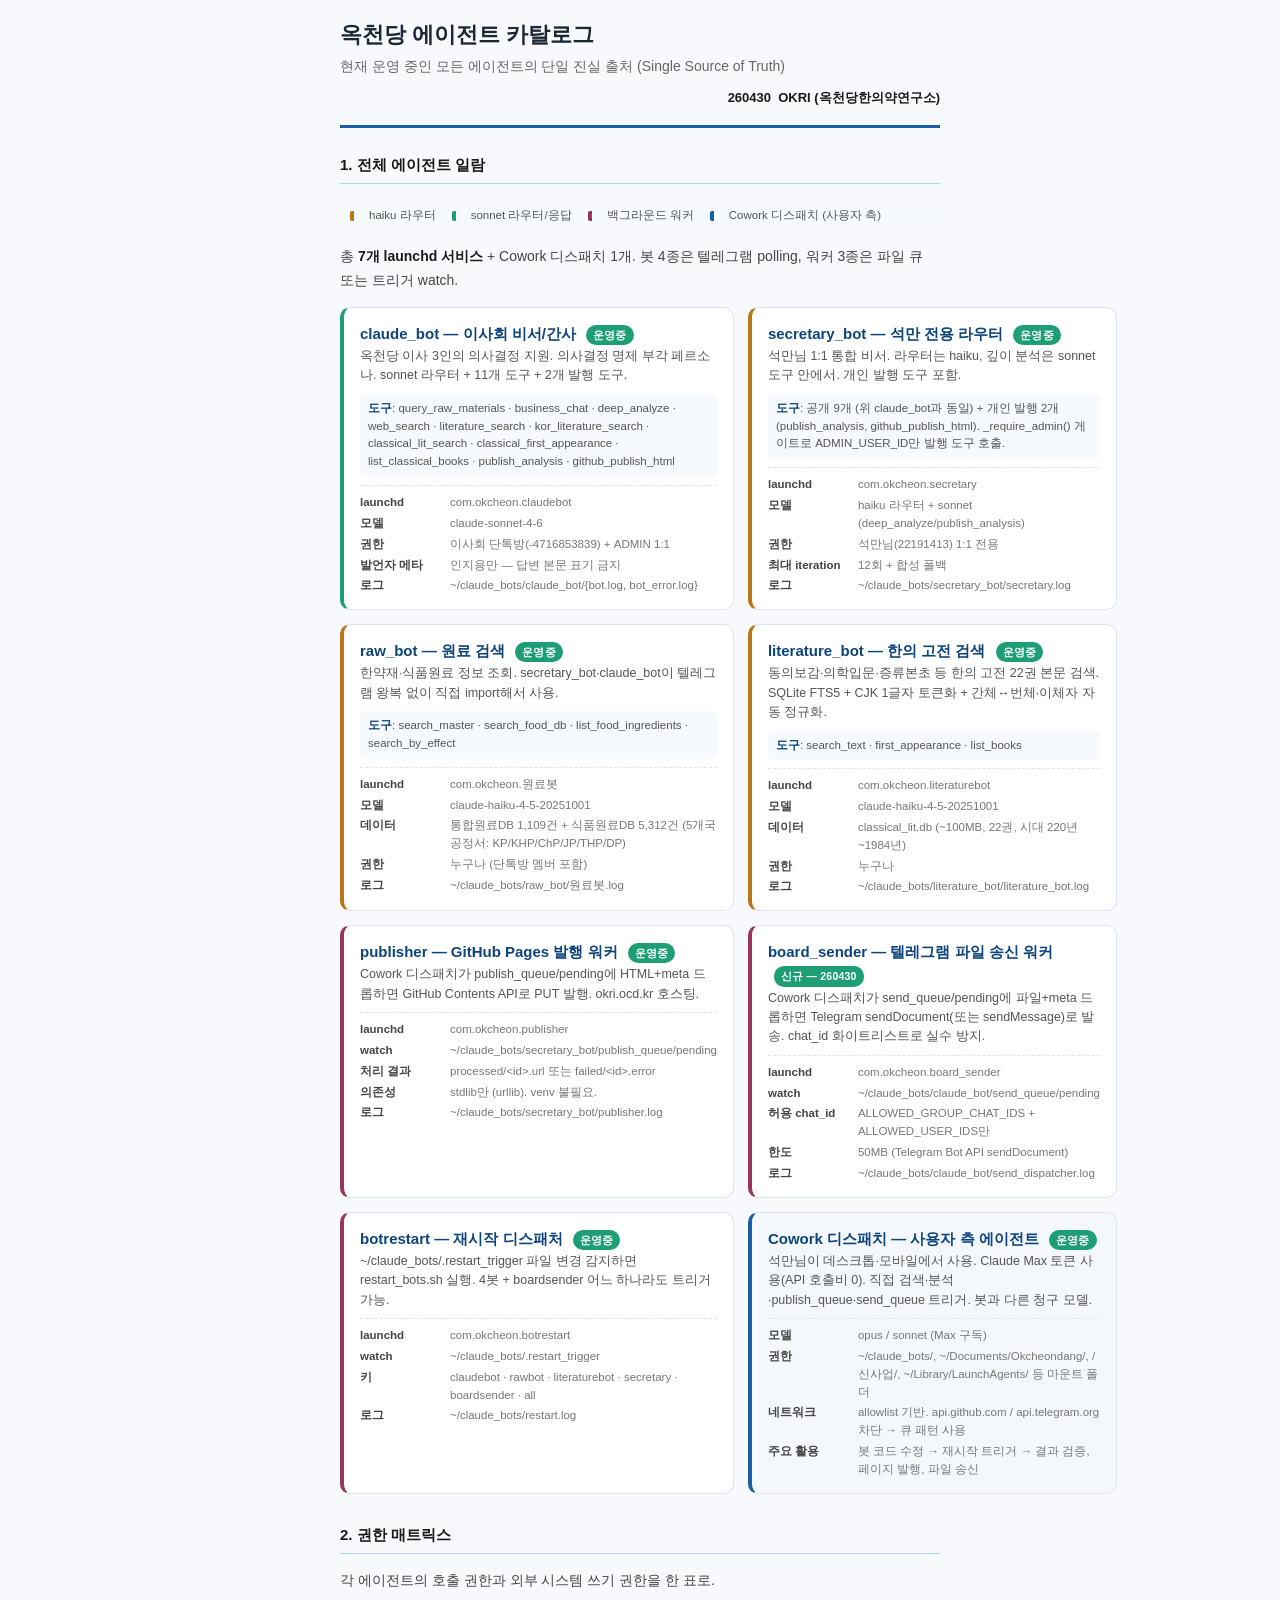
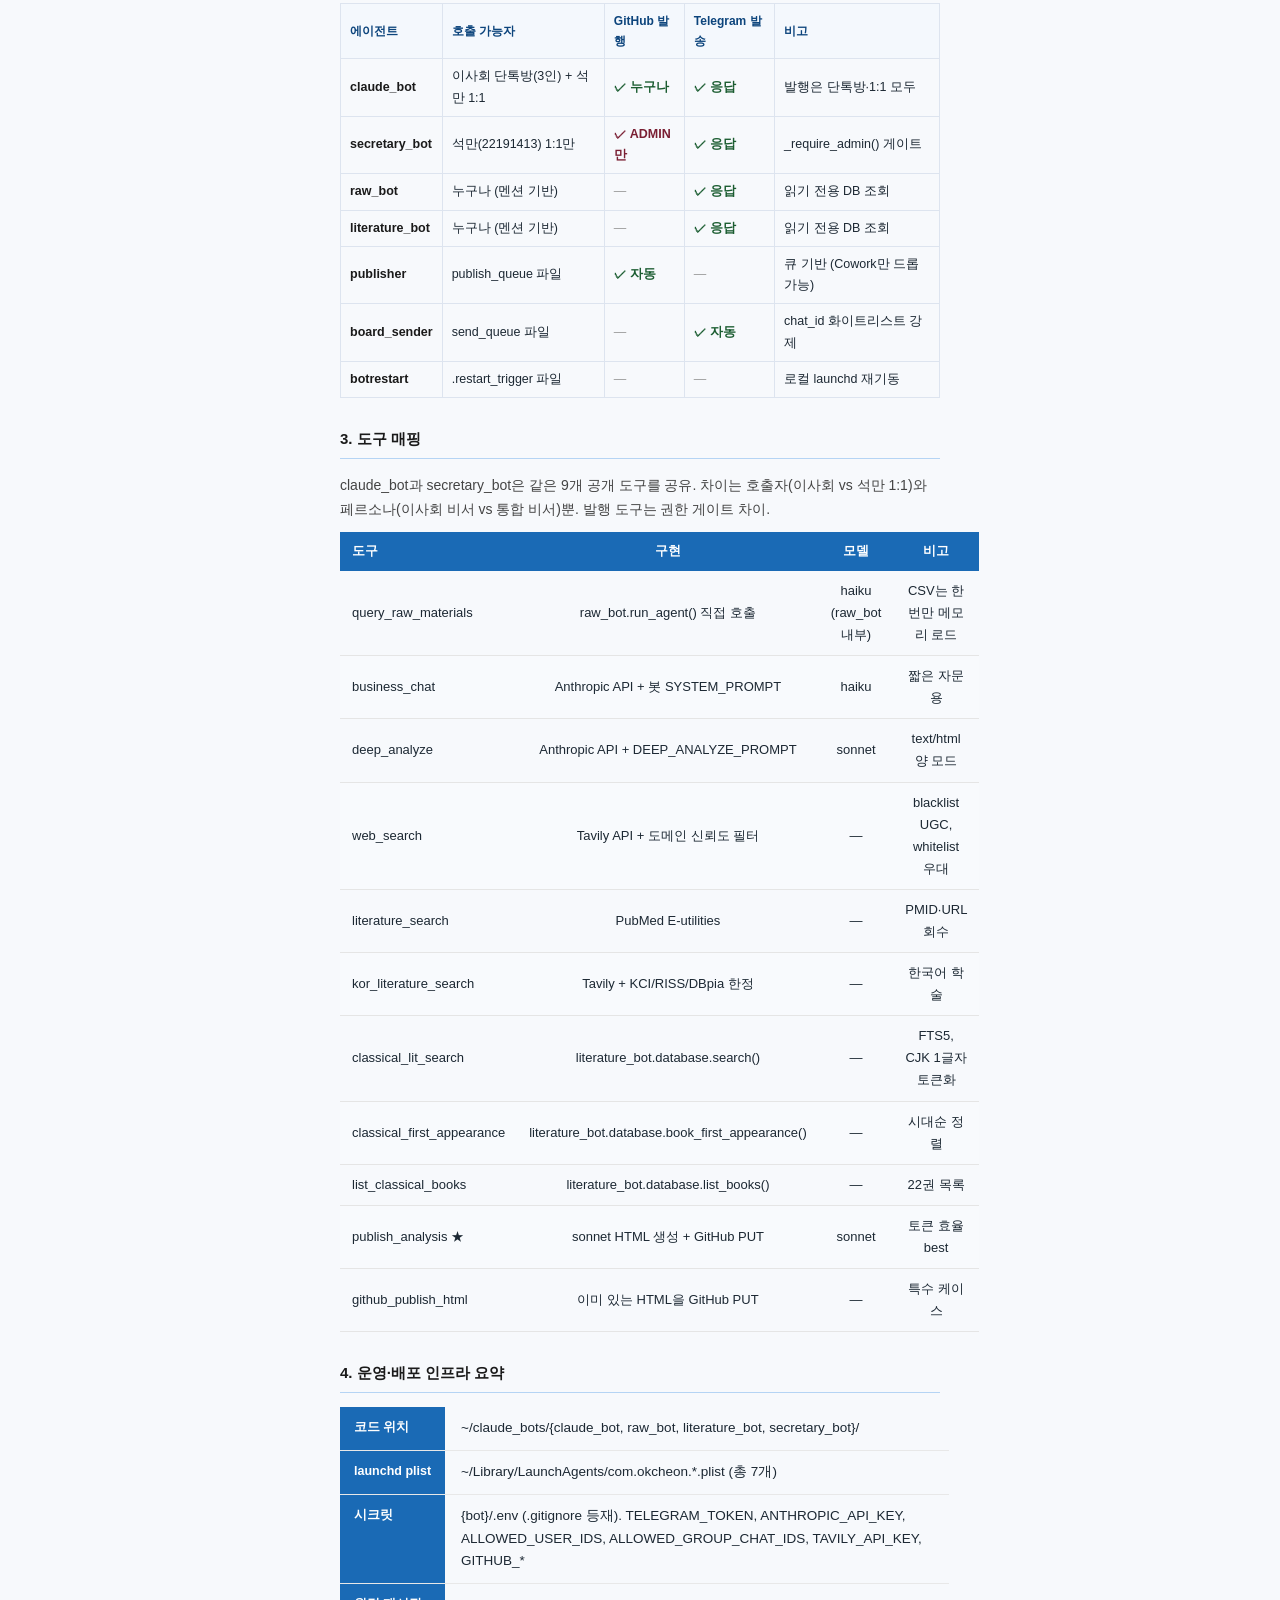
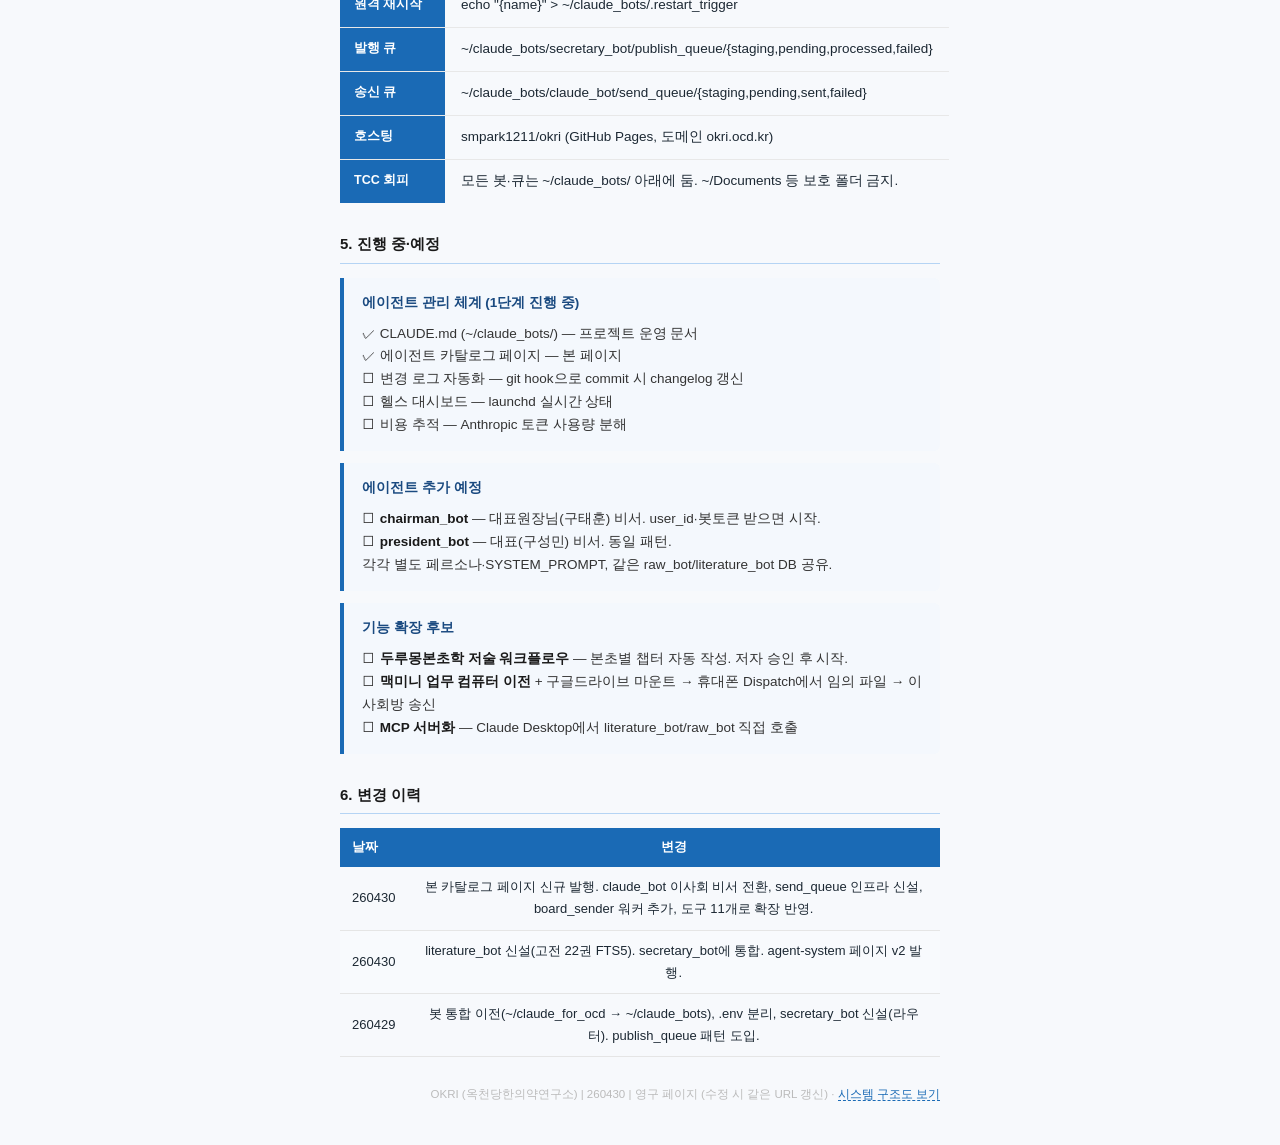
==== agents/index.html @ 006468fd "에이전트 카탈로그 페이지 신규 (260430)" ====
<!DOCTYPE html>
<html lang="ko">
<head>
<meta charset="utf-8">
<meta name="viewport" content="width=device-width, initial-scale=1.0">
<title>옥천당 에이전트 카탈로그</title>
<link rel="stylesheet" href="/style.css">
<style>
/* 카드 그리드 보조 스타일 (style.css에 미반영) */
.agent-grid {
  display: grid;
  grid-template-columns: 1fr;
  gap: 14px;
  margin: 14px 0;
}
@media (min-width: 720px) {
  .agent-grid { grid-template-columns: 1fr 1fr; }
}
.agent-card {
  border: 1px solid #dde4ef;
  border-left: 4px solid #1a6ab5;
  background: #fff;
  border-radius: 10px;
  padding: 14px 16px;
  font-size: 13px;
  line-height: 1.55;
}
.agent-card.haiku  { border-left-color: #BA7517; }
.agent-card.sonnet { border-left-color: #1D9E75; }
.agent-card.worker { border-left-color: #993556; }
.agent-card.dispatch { border-left-color: #185FA5; background: #f4f8fd; }
.agent-card .a-name {
  font-size: 15px;
  font-weight: 700;
  color: #0C447C;
  margin-bottom: 2px;
}
.agent-card .a-role {
  font-size: 12.5px;
  color: #555;
  margin-bottom: 8px;
}
.agent-card .a-meta {
  font-size: 11.5px;
  color: #777;
  display: grid;
  grid-template-columns: 80px 1fr;
  gap: 3px 10px;
  margin-top: 8px;
  padding-top: 8px;
  border-top: 1px dashed #dde4ef;
}
.agent-card .a-meta b { color: #444; font-weight: 600; }
.agent-card .a-status {
  display: inline-block;
  font-size: 10.5px;
  padding: 2px 7px;
  border-radius: 10px;
  background: #1D9E75;
  color: #fff;
  font-weight: 600;
  letter-spacing: 0.02em;
  margin-left: 6px;
  vertical-align: middle;
}
.agent-card .a-tools {
  font-size: 11.5px;
  color: #555;
  margin-top: 6px;
  background: #f6f9fd;
  padding: 6px 8px;
  border-radius: 5px;
}
.agent-card .a-tools b { color: #0C447C; }
.legend-bar {
  display: flex;
  flex-wrap: wrap;
  gap: 8px 16px;
  font-size: 11.5px;
  color: #555;
  margin: 4px 0 10px;
  padding: 8px 10px;
  background: #f6f9fd;
  border-radius: 6px;
}
.legend-bar .lg { display: inline-flex; align-items: center; gap: 5px; }
.legend-bar .lg::before {
  content: '';
  display: inline-block;
  width: 10px; height: 10px;
  border-radius: 2px;
  border-left: 4px solid;
}
.legend-bar .lg.haiku::before  { border-color: #BA7517; }
.legend-bar .lg.sonnet::before { border-color: #1D9E75; }
.legend-bar .lg.worker::before { border-color: #993556; }
.legend-bar .lg.disp::before   { border-color: #185FA5; }
.perm-matrix {
  width: 100%;
  border-collapse: collapse;
  font-size: 12.5px;
  margin-top: 8px;
}
.perm-matrix th, .perm-matrix td {
  border: 1px solid #dde4ef;
  padding: 7px 9px;
  text-align: left;
}
.perm-matrix th {
  background: #f4f8fd;
  font-weight: 600;
  color: #0C447C;
  font-size: 12px;
}
.perm-matrix td.yes { color: #1a5c30; font-weight: 600; }
.perm-matrix td.no  { color: #999; }
.perm-matrix td.adm { color: #7a1f33; font-weight: 600; }
@media (max-width: 600px) {
  .agent-card .a-meta { grid-template-columns: 70px 1fr; font-size: 11px; }
}
</style>
</head>
<body>
<div class="doc">

  <div class="cover">
    <div class="cover-title">옥천당 에이전트 카탈로그</div>
    <div class="cover-sub">현재 운영 중인 모든 에이전트의 단일 진실 출처 (Single Source of Truth)</div>
    <div class="cover-meta"><b>260430&nbsp;&nbsp;OKRI (옥천당한의약연구소)</b></div>
  </div>

  <section class="section">
    <div class="section-title">1. 전체 에이전트 일람</div>

    <div class="legend-bar">
      <span class="lg haiku">haiku 라우터</span>
      <span class="lg sonnet">sonnet 라우터/응답</span>
      <span class="lg worker">백그라운드 워커</span>
      <span class="lg disp">Cowork 디스패치 (사용자 측)</span>
    </div>

    <p class="body-text">총 <b>7개 launchd 서비스</b> + Cowork 디스패치 1개. 봇 4종은 텔레그램 polling, 워커 3종은 파일 큐 또는 트리거 watch.</p>

    <div class="agent-grid">

      <div class="agent-card sonnet">
        <div class="a-name">claude_bot — 이사회 비서/간사 <span class="a-status">운영중</span></div>
        <div class="a-role">옥천당 이사 3인의 의사결정 지원. 의사결정 명제 부각 페르소나. sonnet 라우터 + 11개 도구 + 2개 발행 도구.</div>
        <div class="a-tools"><b>도구</b>: query_raw_materials · business_chat · deep_analyze · web_search · literature_search · kor_literature_search · classical_lit_search · classical_first_appearance · list_classical_books · publish_analysis · github_publish_html</div>
        <div class="a-meta">
          <b>launchd</b><div>com.okcheon.claudebot</div>
          <b>모델</b><div>claude-sonnet-4-6</div>
          <b>권한</b><div>이사회 단톡방(-4716853839) + ADMIN 1:1</div>
          <b>발언자 메타</b><div>인지용만 — 답변 본문 표기 금지</div>
          <b>로그</b><div>~/claude_bots/claude_bot/{bot.log, bot_error.log}</div>
        </div>
      </div>

      <div class="agent-card haiku">
        <div class="a-name">secretary_bot — 석만 전용 라우터 <span class="a-status">운영중</span></div>
        <div class="a-role">석만님 1:1 통합 비서. 라우터는 haiku, 깊이 분석은 sonnet 도구 안에서. 개인 발행 도구 포함.</div>
        <div class="a-tools"><b>도구</b>: 공개 9개 (위 claude_bot과 동일) + 개인 발행 2개 (publish_analysis, github_publish_html). _require_admin() 게이트로 ADMIN_USER_ID만 발행 도구 호출.</div>
        <div class="a-meta">
          <b>launchd</b><div>com.okcheon.secretary</div>
          <b>모델</b><div>haiku 라우터 + sonnet (deep_analyze/publish_analysis)</div>
          <b>권한</b><div>석만님(22191413) 1:1 전용</div>
          <b>최대 iteration</b><div>12회 + 합성 폴백</div>
          <b>로그</b><div>~/claude_bots/secretary_bot/secretary.log</div>
        </div>
      </div>

      <div class="agent-card haiku">
        <div class="a-name">raw_bot — 원료 검색 <span class="a-status">운영중</span></div>
        <div class="a-role">한약재·식품원료 정보 조회. secretary_bot·claude_bot이 텔레그램 왕복 없이 직접 import해서 사용.</div>
        <div class="a-tools"><b>도구</b>: search_master · search_food_db · list_food_ingredients · search_by_effect</div>
        <div class="a-meta">
          <b>launchd</b><div>com.okcheon.원료봇</div>
          <b>모델</b><div>claude-haiku-4-5-20251001</div>
          <b>데이터</b><div>통합원료DB 1,109건 + 식품원료DB 5,312건 (5개국 공정서: KP/KHP/ChP/JP/THP/DP)</div>
          <b>권한</b><div>누구나 (단톡방 멤버 포함)</div>
          <b>로그</b><div>~/claude_bots/raw_bot/원료봇.log</div>
        </div>
      </div>

      <div class="agent-card haiku">
        <div class="a-name">literature_bot — 한의 고전 검색 <span class="a-status">운영중</span></div>
        <div class="a-role">동의보감·의학입문·증류본초 등 한의 고전 22권 본문 검색. SQLite FTS5 + CJK 1글자 토큰화 + 간체↔번체·이체자 자동 정규화.</div>
        <div class="a-tools"><b>도구</b>: search_text · first_appearance · list_books</div>
        <div class="a-meta">
          <b>launchd</b><div>com.okcheon.literaturebot</div>
          <b>모델</b><div>claude-haiku-4-5-20251001</div>
          <b>데이터</b><div>classical_lit.db (~100MB, 22권, 시대 220년~1984년)</div>
          <b>권한</b><div>누구나</div>
          <b>로그</b><div>~/claude_bots/literature_bot/literature_bot.log</div>
        </div>
      </div>

      <div class="agent-card worker">
        <div class="a-name">publisher — GitHub Pages 발행 워커 <span class="a-status">운영중</span></div>
        <div class="a-role">Cowork 디스패치가 publish_queue/pending에 HTML+meta 드롭하면 GitHub Contents API로 PUT 발행. okri.ocd.kr 호스팅.</div>
        <div class="a-meta">
          <b>launchd</b><div>com.okcheon.publisher</div>
          <b>watch</b><div>~/claude_bots/secretary_bot/publish_queue/pending</div>
          <b>처리 결과</b><div>processed/&lt;id&gt;.url 또는 failed/&lt;id&gt;.error</div>
          <b>의존성</b><div>stdlib만 (urllib). venv 불필요.</div>
          <b>로그</b><div>~/claude_bots/secretary_bot/publisher.log</div>
        </div>
      </div>

      <div class="agent-card worker">
        <div class="a-name">board_sender — 텔레그램 파일 송신 워커 <span class="a-status">신규 — 260430</span></div>
        <div class="a-role">Cowork 디스패치가 send_queue/pending에 파일+meta 드롭하면 Telegram sendDocument(또는 sendMessage)로 발송. chat_id 화이트리스트로 실수 방지.</div>
        <div class="a-meta">
          <b>launchd</b><div>com.okcheon.board_sender</div>
          <b>watch</b><div>~/claude_bots/claude_bot/send_queue/pending</div>
          <b>허용 chat_id</b><div>ALLOWED_GROUP_CHAT_IDS + ALLOWED_USER_IDS만</div>
          <b>한도</b><div>50MB (Telegram Bot API sendDocument)</div>
          <b>로그</b><div>~/claude_bots/claude_bot/send_dispatcher.log</div>
        </div>
      </div>

      <div class="agent-card worker">
        <div class="a-name">botrestart — 재시작 디스패처 <span class="a-status">운영중</span></div>
        <div class="a-role">~/claude_bots/.restart_trigger 파일 변경 감지하면 restart_bots.sh 실행. 4봇 + boardsender 어느 하나라도 트리거 가능.</div>
        <div class="a-meta">
          <b>launchd</b><div>com.okcheon.botrestart</div>
          <b>watch</b><div>~/claude_bots/.restart_trigger</div>
          <b>키</b><div>claudebot · rawbot · literaturebot · secretary · boardsender · all</div>
          <b>로그</b><div>~/claude_bots/restart.log</div>
        </div>
      </div>

      <div class="agent-card dispatch">
        <div class="a-name">Cowork 디스패치 — 사용자 측 에이전트 <span class="a-status">운영중</span></div>
        <div class="a-role">석만님이 데스크톱·모바일에서 사용. Claude Max 토큰 사용(API 호출비 0). 직접 검색·분석·publish_queue·send_queue 트리거. 봇과 다른 청구 모델.</div>
        <div class="a-meta">
          <b>모델</b><div>opus / sonnet (Max 구독)</div>
          <b>권한</b><div>~/claude_bots/, ~/Documents/Okcheondang/, /신사업/, ~/Library/LaunchAgents/ 등 마운트 폴더</div>
          <b>네트워크</b><div>allowlist 기반. api.github.com / api.telegram.org 차단 → 큐 패턴 사용</div>
          <b>주요 활용</b><div>봇 코드 수정 → 재시작 트리거 → 결과 검증, 페이지 발행, 파일 송신</div>
        </div>
      </div>

    </div>
  </section>

  <section class="section">
    <div class="section-title">2. 권한 매트릭스</div>

    <p class="body-text">각 에이전트의 호출 권한과 외부 시스템 쓰기 권한을 한 표로.</p>

    <table class="perm-matrix">
      <thead>
        <tr>
          <th>에이전트</th>
          <th>호출 가능자</th>
          <th>GitHub 발행</th>
          <th>Telegram 발송</th>
          <th>비고</th>
        </tr>
      </thead>
      <tbody>
        <tr>
          <td><b>claude_bot</b></td>
          <td>이사회 단톡방(3인) + 석만 1:1</td>
          <td class="yes">✓ 누구나</td>
          <td class="yes">✓ 응답</td>
          <td>발행은 단톡방·1:1 모두</td>
        </tr>
        <tr>
          <td><b>secretary_bot</b></td>
          <td>석만(22191413) 1:1만</td>
          <td class="adm">✓ ADMIN만</td>
          <td class="yes">✓ 응답</td>
          <td>_require_admin() 게이트</td>
        </tr>
        <tr>
          <td><b>raw_bot</b></td>
          <td>누구나 (멘션 기반)</td>
          <td class="no">—</td>
          <td class="yes">✓ 응답</td>
          <td>읽기 전용 DB 조회</td>
        </tr>
        <tr>
          <td><b>literature_bot</b></td>
          <td>누구나 (멘션 기반)</td>
          <td class="no">—</td>
          <td class="yes">✓ 응답</td>
          <td>읽기 전용 DB 조회</td>
        </tr>
        <tr>
          <td><b>publisher</b></td>
          <td>publish_queue 파일</td>
          <td class="yes">✓ 자동</td>
          <td class="no">—</td>
          <td>큐 기반 (Cowork만 드롭 가능)</td>
        </tr>
        <tr>
          <td><b>board_sender</b></td>
          <td>send_queue 파일</td>
          <td class="no">—</td>
          <td class="yes">✓ 자동</td>
          <td>chat_id 화이트리스트 강제</td>
        </tr>
        <tr>
          <td><b>botrestart</b></td>
          <td>.restart_trigger 파일</td>
          <td class="no">—</td>
          <td class="no">—</td>
          <td>로컬 launchd 재기동</td>
        </tr>
      </tbody>
    </table>
  </section>

  <section class="section">
    <div class="section-title">3. 도구 매핑</div>

    <p class="body-text">claude_bot과 secretary_bot은 같은 9개 공개 도구를 공유. 차이는 호출자(이사회 vs 석만 1:1)와 페르소나(이사회 비서 vs 통합 비서)뿐. 발행 도구는 권한 게이트 차이.</p>

    <table class="data-table">
      <thead>
        <tr>
          <th>도구</th>
          <th>구현</th>
          <th>모델</th>
          <th>비고</th>
        </tr>
      </thead>
      <tbody>
        <tr><td>query_raw_materials</td><td>raw_bot.run_agent() 직접 호출</td><td>haiku (raw_bot 내부)</td><td>CSV는 한 번만 메모리 로드</td></tr>
        <tr><td>business_chat</td><td>Anthropic API + 봇 SYSTEM_PROMPT</td><td>haiku</td><td>짧은 자문용</td></tr>
        <tr><td>deep_analyze</td><td>Anthropic API + DEEP_ANALYZE_PROMPT</td><td>sonnet</td><td>text/html 양 모드</td></tr>
        <tr><td>web_search</td><td>Tavily API + 도메인 신뢰도 필터</td><td>—</td><td>blacklist UGC, whitelist 우대</td></tr>
        <tr><td>literature_search</td><td>PubMed E-utilities</td><td>—</td><td>PMID·URL 회수</td></tr>
        <tr><td>kor_literature_search</td><td>Tavily + KCI/RISS/DBpia 한정</td><td>—</td><td>한국어 학술</td></tr>
        <tr><td>classical_lit_search</td><td>literature_bot.database.search()</td><td>—</td><td>FTS5, CJK 1글자 토큰화</td></tr>
        <tr><td>classical_first_appearance</td><td>literature_bot.database.book_first_appearance()</td><td>—</td><td>시대순 정렬</td></tr>
        <tr><td>list_classical_books</td><td>literature_bot.database.list_books()</td><td>—</td><td>22권 목록</td></tr>
        <tr><td>publish_analysis ★</td><td>sonnet HTML 생성 + GitHub PUT</td><td>sonnet</td><td>토큰 효율 best</td></tr>
        <tr><td>github_publish_html</td><td>이미 있는 HTML을 GitHub PUT</td><td>—</td><td>특수 케이스</td></tr>
      </tbody>
    </table>
  </section>

  <section class="section">
    <div class="section-title">4. 운영·배포 인프라 요약</div>

    <table class="label-table">
      <tr>
        <td class="label">코드 위치</td>
        <td class="value">~/claude_bots/{claude_bot, raw_bot, literature_bot, secretary_bot}/</td>
      </tr>
      <tr>
        <td class="label">launchd plist</td>
        <td class="value">~/Library/LaunchAgents/com.okcheon.*.plist (총 7개)</td>
      </tr>
      <tr>
        <td class="label">시크릿</td>
        <td class="value">{bot}/.env (.gitignore 등재). TELEGRAM_TOKEN, ANTHROPIC_API_KEY, ALLOWED_USER_IDS, ALLOWED_GROUP_CHAT_IDS, TAVILY_API_KEY, GITHUB_*</td>
      </tr>
      <tr>
        <td class="label">원격 재시작</td>
        <td class="value">echo "{name}" &gt; ~/claude_bots/.restart_trigger</td>
      </tr>
      <tr>
        <td class="label">발행 큐</td>
        <td class="value">~/claude_bots/secretary_bot/publish_queue/{staging,pending,processed,failed}</td>
      </tr>
      <tr>
        <td class="label">송신 큐</td>
        <td class="value">~/claude_bots/claude_bot/send_queue/{staging,pending,sent,failed}</td>
      </tr>
      <tr>
        <td class="label">호스팅</td>
        <td class="value">smpark1211/okri (GitHub Pages, 도메인 okri.ocd.kr)</td>
      </tr>
      <tr>
        <td class="label">TCC 회피</td>
        <td class="value">모든 봇·큐는 ~/claude_bots/ 아래에 둠. ~/Documents 등 보호 폴더 금지.</td>
      </tr>
    </table>
  </section>

  <section class="section">
    <div class="section-title">5. 진행 중·예정</div>

    <div class="info-box">
      <div class="info-title">에이전트 관리 체계 (1단계 진행 중)</div>
      ✓ CLAUDE.md (~/claude_bots/) — 프로젝트 운영 문서<br>
      ✓ 에이전트 카탈로그 페이지 — 본 페이지<br>
      ☐ 변경 로그 자동화 — git hook으로 commit 시 changelog 갱신<br>
      ☐ 헬스 대시보드 — launchd 실시간 상태<br>
      ☐ 비용 추적 — Anthropic 토큰 사용량 분해
    </div>

    <div class="info-box" style="margin-top:10px;">
      <div class="info-title">에이전트 추가 예정</div>
      ☐ <b>chairman_bot</b> — 대표원장님(구태훈) 비서. user_id·봇토큰 받으면 시작.<br>
      ☐ <b>president_bot</b> — 대표(구성민) 비서. 동일 패턴.<br>
      각각 별도 페르소나·SYSTEM_PROMPT, 같은 raw_bot/literature_bot DB 공유.
    </div>

    <div class="info-box" style="margin-top:10px;">
      <div class="info-title">기능 확장 후보</div>
      ☐ <b>두루몽본초학 저술 워크플로우</b> — 본초별 챕터 자동 작성. 저자 승인 후 시작.<br>
      ☐ <b>맥미니 업무 컴퓨터 이전</b> + 구글드라이브 마운트 → 휴대폰 Dispatch에서 임의 파일 → 이사회방 송신<br>
      ☐ <b>MCP 서버화</b> — Claude Desktop에서 literature_bot/raw_bot 직접 호출
    </div>
  </section>

  <section class="section">
    <div class="section-title">6. 변경 이력</div>

    <table class="data-table">
      <thead><tr><th>날짜</th><th>변경</th></tr></thead>
      <tbody>
        <tr><td>260430</td><td>본 카탈로그 페이지 신규 발행. claude_bot 이사회 비서 전환, send_queue 인프라 신설, board_sender 워커 추가, 도구 11개로 확장 반영.</td></tr>
        <tr><td>260430</td><td>literature_bot 신설(고전 22권 FTS5). secretary_bot에 통합. agent-system 페이지 v2 발행.</td></tr>
        <tr><td>260429</td><td>봇 통합 이전(~/claude_for_ocd → ~/claude_bots), .env 분리, secretary_bot 신설(라우터). publish_queue 패턴 도입.</td></tr>
      </tbody>
    </table>
  </section>

  <div class="footer">OKRI (옥천당한의약연구소) | 260430 | 영구 페이지 (수정 시 같은 URL 갱신) · <a href="/architecture/agent-system.html">시스템 구조도 보기</a></div>

</div>
</body>
</html>
---- style.css ----
/* OKRI 리포트 페이지 공통 스타일 — okri.ocd.kr/style.css
 * 모바일 600px 우선 디자인. 인라인 CSS 대신 페이지에서 <link>로 참조.
 */

* { box-sizing: border-box; margin: 0; padding: 0; }

body {
  font-family: -apple-system, 'Apple SD Gothic Neo', 'Noto Sans KR', 'Malgun Gothic', sans-serif;
  color: #1C2833;
  background: #F7F9FC;
  padding: 20px 16px 40px;
  font-size: 16px;
  line-height: 1.7;
}

/* === 페이지 컨테이너 === */
.doc, .page {
  max-width: 600px;
  margin: 0 auto;
}

/* === 커버 (문서 표지) === */
.cover {
  border-bottom: 3px solid #185FA5;
  padding-bottom: 16px;
  margin-bottom: 24px;
}
.cover-title {
  font-size: 22px;
  font-weight: 700;
  color: #1C2833;
  line-height: 1.35;
  margin-bottom: 6px;
}
.cover-sub {
  font-size: 14px;
  color: #666;
  margin-bottom: 10px;
  line-height: 1.5;
}
.cover-meta {
  text-align: right;
  font-size: 13px;
  color: #0C447C;
}
.cover-meta b { font-weight: 700; }

/* === 섹션 === */
section, .section { margin-bottom: 28px; }

.section-title {
  font-size: 15px;
  font-weight: 700;
  color: #1a1a1a;
  border-bottom: 1.5px solid #B5D4F4;
  padding-bottom: 6px;
  margin-bottom: 14px;
}
.sub-title {
  font-size: 13.5px;
  font-weight: 700;
  color: #1a6ab5;
  margin: 20px 0 8px;
  border-bottom: 1px solid #cce0f5;
  padding-bottom: 4px;
}
.section p, .body-text {
  font-size: 14px;
  line-height: 1.75;
  color: #444;
  margin-bottom: 10px;
}

/* === 정보 행 (라벨 + 값 한 줄) === */
.inforow {
  display: flex;
  border: 1px solid #dde4ef;
  border-radius: 8px;
  overflow: hidden;
  margin-bottom: 7px;
}
.inforow-label {
  background: #E6F1FB;
  color: #0C447C;
  font-size: 13px;
  font-weight: 700;
  padding: 10px 12px;
  min-width: 80px;
  display: flex;
  align-items: center;
  flex-shrink: 0;
}
.inforow-val {
  font-size: 14px;
  color: #1C2833;
  padding: 10px 12px;
  line-height: 1.6;
}

/* === 페이즈 카드 (단계별 추진 계획) === */
.phase-card {
  background: #fff;
  border: 1px solid #dde4ef;
  border-radius: 10px;
  padding: 16px 16px 16px 20px;
  position: relative;
  margin-bottom: 10px;
}
.phase-card::before {
  content: '';
  position: absolute;
  left: 0; top: 0; bottom: 0;
  width: 5px;
  border-radius: 10px 0 0 10px;
}
.phase-1::before { background: #378ADD; }
.phase-2::before { background: #1D9E75; }
.phase-3::before { background: #BA7517; }
.phase-4::before { background: #993556; }
.phase-head {
  display: flex;
  justify-content: space-between;
  align-items: baseline;
  margin-bottom: 8px;
  gap: 8px;
}
.phase-name {
  font-size: 16px;
  font-weight: 700;
  color: #1C2833;
  line-height: 1.3;
}
.phase-period {
  font-size: 13px;
  color: #888;
  white-space: nowrap;
  flex-shrink: 0;
}
.phase-desc {
  font-size: 14px;
  color: #555;
  line-height: 1.7;
  margin-bottom: 14px;
}
.phase-body {
  display: grid;
  grid-template-columns: 1fr 1fr;
  gap: 12px;
}
.item-label {
  font-size: 11px;
  color: #999;
  font-weight: 700;
  margin-bottom: 4px;
  text-transform: uppercase;
  letter-spacing: 0.04em;
}
.item-val {
  font-size: 14px;
  color: #1C2833;
  line-height: 1.65;
}

/* === 어젠다 리스트 (번호원 + 텍스트) === */
.agenda-list { display: flex; flex-direction: column; gap: 8px; }
.agenda-item { display: flex; gap: 10px; align-items: flex-start; }
.agenda-num {
  min-width: 24px;
  height: 24px;
  border-radius: 50%;
  background: #E6F1FB;
  color: #0C447C;
  font-size: 12px;
  font-weight: 700;
  display: flex;
  align-items: center;
  justify-content: center;
  flex-shrink: 0;
  margin-top: 2px;
}
.agenda-text {
  font-size: 15px;
  color: #1C2833;
  line-height: 1.6;
}

/* === 데이터 테이블 (헤더 강조 + 짝수행 음영) === */
.data-table {
  width: 100%;
  border-collapse: collapse;
  margin: 10px 0 6px;
  font-size: 13px;
}
.data-table thead tr { background: #1a6ab5; color: #fff; }
.data-table thead th {
  padding: 9px 12px;
  font-weight: 600;
  font-size: 12.5px;
  text-align: center;
}
.data-table thead th:first-child { text-align: left; }
.data-table tbody tr { border-bottom: 1px solid #e5e5e5; }
.data-table tbody tr:nth-child(even) { background: #f8fafd; }
.data-table tbody tr.total-row { background: #eef3fa; font-weight: 600; }
.data-table tbody td { padding: 9px 12px; vertical-align: middle; text-align: center; }
.data-table tbody td:first-child { text-align: left; }

/* === 라벨 테이블 (좌측 색상 라벨 + 우측 값) === */
.label-table {
  width: 100%;
  border-collapse: collapse;
  margin-bottom: 6px;
}
.label-table tr { border-bottom: 1px solid #e8e8e8; }
.label-table tr:last-child { border-bottom: none; }
.label-table td.label {
  background: #1a6ab5;
  color: #fff;
  font-weight: 600;
  font-size: 12.5px;
  width: 110px;
  padding: 10px 14px;
  white-space: nowrap;
  vertical-align: top;
}
.label-table td.value {
  background: #f7f9fc;
  padding: 10px 16px;
  font-size: 13.5px;
  vertical-align: top;
}

/* === 스텝 카드 === */
.step-card {
  border-left: 5px solid #1a6ab5;
  background: #f7f9fc;
  border-radius: 0 8px 8px 0;
  padding: 18px 22px;
  margin-bottom: 12px;
}
.step-card.green { border-color: #27ae60; background: #f4fbf6; }
.step-card.orange { border-color: #e67e22; background: #fffbf4; }
.step-card .step-header {
  display: flex;
  justify-content: space-between;
  align-items: baseline;
  margin-bottom: 8px;
}
.step-card .step-title {
  font-size: 14px;
  font-weight: 700;
  color: #1a1a1a;
}
.step-card.green .step-title { color: #1a5c30; }
.step-card .step-note { font-size: 12px; color: #888; }
.step-card p { font-size: 13.5px; color: #444; margin-bottom: 12px; }
.step-card .two-col { display: grid; grid-template-columns: 1fr 1fr; gap: 16px; }
.step-card .col-title {
  font-size: 11.5px;
  color: #1a6ab5;
  font-weight: 700;
  margin-bottom: 6px;
  text-transform: uppercase;
  letter-spacing: 0.5px;
}
.step-card ul { list-style: none; padding: 0; }
.step-card ul li {
  font-size: 13px;
  color: #333;
  padding: 2px 0 2px 14px;
  position: relative;
}
.step-card ul li::before {
  content: '·';
  position: absolute;
  left: 3px;
  color: #1a6ab5;
  font-weight: 700;
}

/* === 강조 박스 (info/success/notice/overview) === */
.info-box, .success-box, .notice-box, .overview-box {
  padding: 14px 18px;
  border-radius: 0 6px 6px 0;
  margin: 12px 0;
  font-size: 13.5px;
}
.info-box { border-left: 4px solid #1a6ab5; background: #f4f8fd; color: #333; }
.info-box .info-title { font-weight: 700; color: #1a4a80; margin-bottom: 8px; }
.success-box { border-left: 4px solid #27ae60; background: #f4fbf6; color: #333; }
.success-box .success-title { font-weight: 700; color: #1e8449; margin-bottom: 6px; }
.notice-box { border-left: 4px solid #e67e22; background: #fffbf4; color: #333; }
.notice-box .notice-title { font-weight: 700; color: #c0392b; margin-bottom: 6px; }
.overview-box { border-left: 4px solid #1a6ab5; background: #f4f8fd; color: #333; }

/* === 태그 (인라인 배지) === */
.tag {
  display: inline-block;
  padding: 2px 9px;
  border-radius: 12px;
  font-size: 11.5px;
  font-weight: 600;
}
.tag-blue   { background: #ddeeff; color: #1a4a80; }
.tag-green  { background: #d4edda; color: #155724; }
.tag-orange { background: #fde8cc; color: #7d4600; }
.tag-red    { background: #fde8e8; color: #922; }

/* === 정의 리스트 === */
.desc-list { margin: 0; padding: 0; list-style: none; }
.desc-list li {
  display: flex;
  gap: 8px;
  padding: 5px 0;
  border-bottom: 1px dashed #e0e8f0;
  font-size: 13px;
  align-items: flex-start;
}
.desc-list li:last-child { border-bottom: none; }
.desc-list .term { font-weight: 700; color: #1a4a80; white-space: nowrap; min-width: 80px; }
.desc-list .def { color: #333; }

/* === 구분선 === */
.divider {
  border: none;
  border-top: 2px solid #1a6ab5;
  margin: 14px 0 30px;
}
.divider-thin {
  border: none;
  border-top: 1px solid #d8d8d8;
  margin: 28px 0;
}
.page-break {
  margin: 48px auto;
  border: none;
  border-top: 2px dashed #B5D4F4;
  position: relative;
  max-width: 600px;
}
.page-break::after {
  content: '별첨';
  position: absolute;
  top: -11px;
  left: 50%;
  transform: translateX(-50%);
  background: #F7F9FC;
  padding: 0 14px;
  font-size: 11px;
  font-weight: 700;
  color: #185FA5;
  letter-spacing: 0.1em;
}

/* === 푸터 === */
.footer {
  text-align: right;
  font-size: 11.5px;
  color: #bbb;
  margin-top: 10px;
}

/* === 일반 본문 태그 === */
h1, h2, h3, h4 { font-weight: 700; color: #1a1a1a; line-height: 1.3; }
h1 { font-size: 22px; margin-bottom: 12px; }
h2 { font-size: 18px; margin: 24px 0 10px; }
h3 { font-size: 15px; margin: 18px 0 8px; color: #1a6ab5; }
h4 { font-size: 13.5px; margin: 14px 0 6px; color: #1a6ab5; }
p { margin-bottom: 10px; line-height: 1.7; }
ul, ol { padding-left: 22px; margin-bottom: 12px; }
li { margin-bottom: 4px; line-height: 1.65; }
a { color: #1a6ab5; text-decoration: none; border-bottom: 1px dashed #1a6ab5; }
a:hover { color: #0C447C; }
strong, b { font-weight: 700; color: #1a1a1a; }
em, i { font-style: italic; }
blockquote {
  border-left: 3px solid #B5D4F4;
  padding-left: 14px;
  margin: 12px 0;
  color: #555;
  font-style: italic;
}
code { background: #eef3fa; padding: 2px 5px; border-radius: 3px; font-size: 0.9em; }
pre {
  background: #f4f6fa;
  padding: 12px 14px;
  border-radius: 6px;
  overflow-x: auto;
  font-size: 13px;
  margin: 12px 0;
}
pre code { background: none; padding: 0; }

/* === 모바일 적응 === */
@media (max-width: 600px) {
  body { font-size: 15px; padding: 16px 12px 32px; }
  .data-table { font-size: 12px; }
  .data-table thead th { font-size: 11.5px; padding: 8px 6px; }
  .data-table tbody td { padding: 8px 6px; }
  .label-table td.label { width: 90px; padding: 8px 10px; }
  .phase-body, .step-card .two-col { grid-template-columns: 1fr; }
}
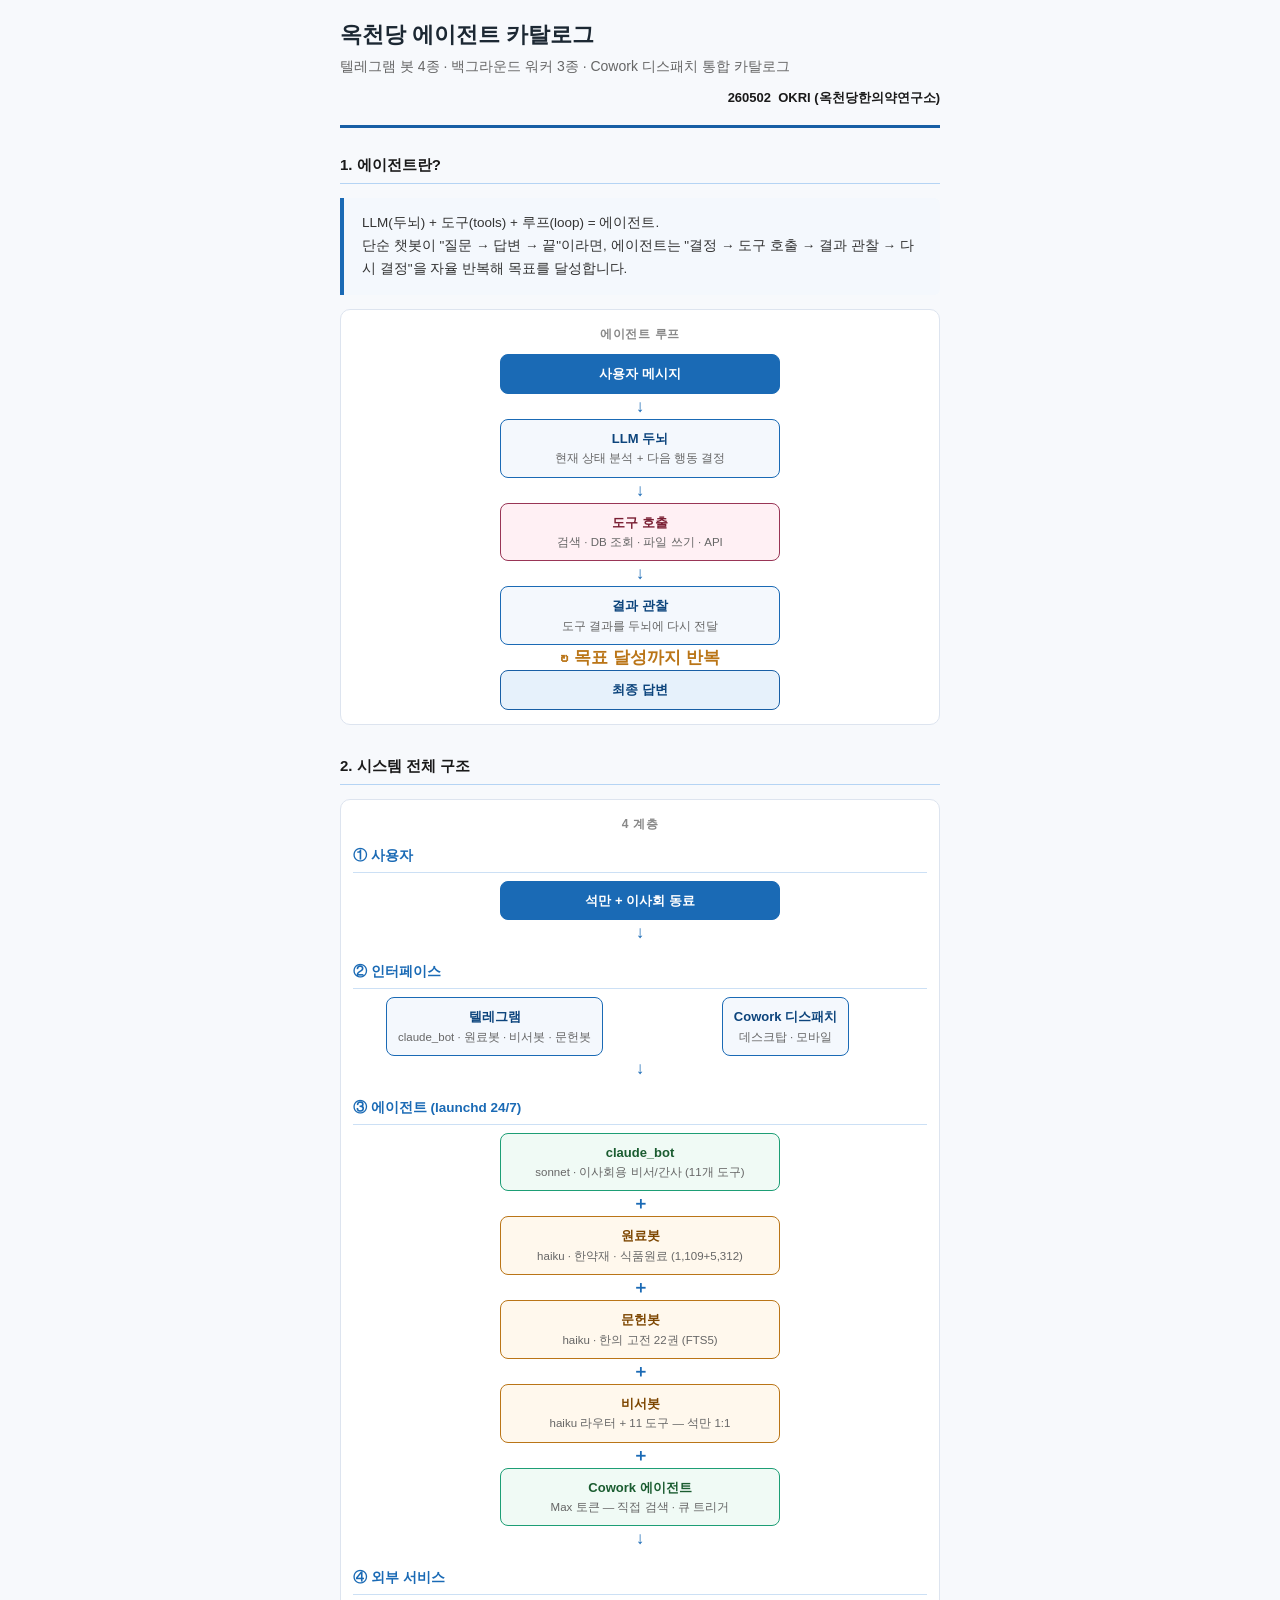
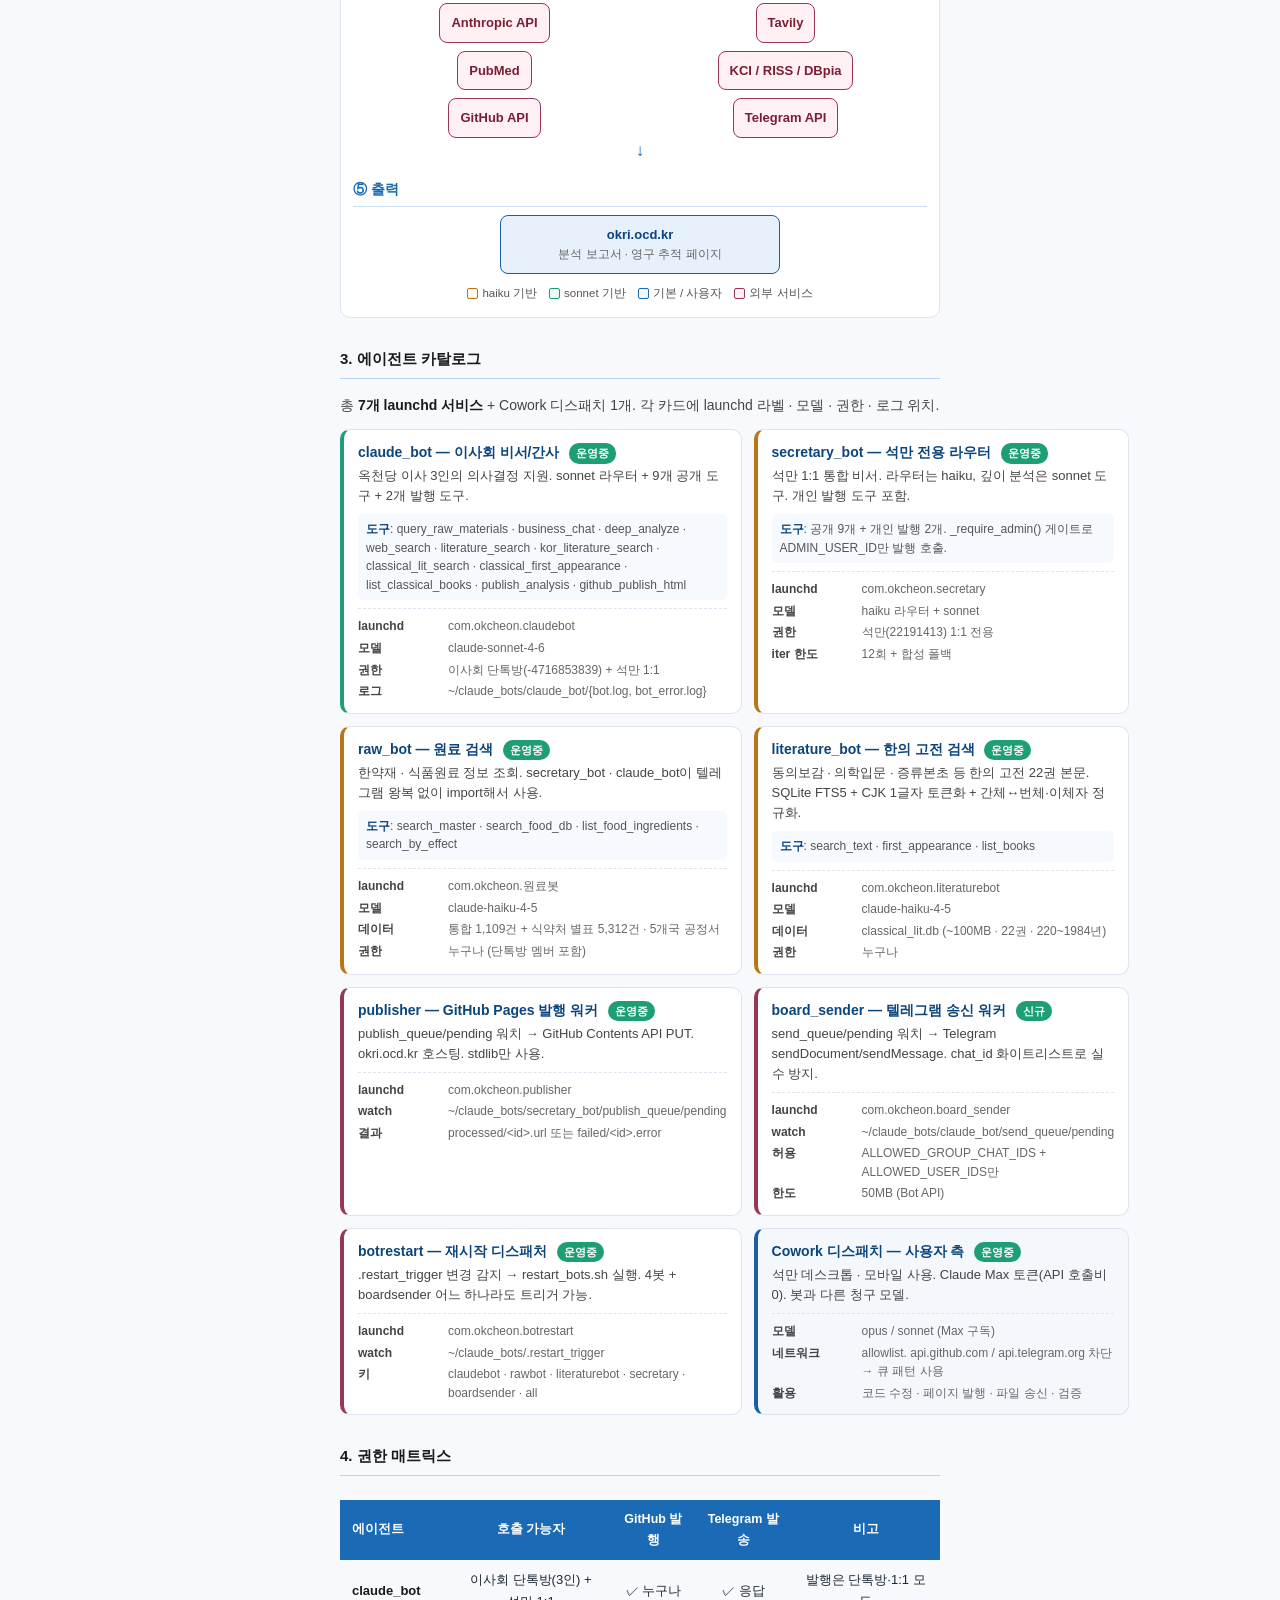
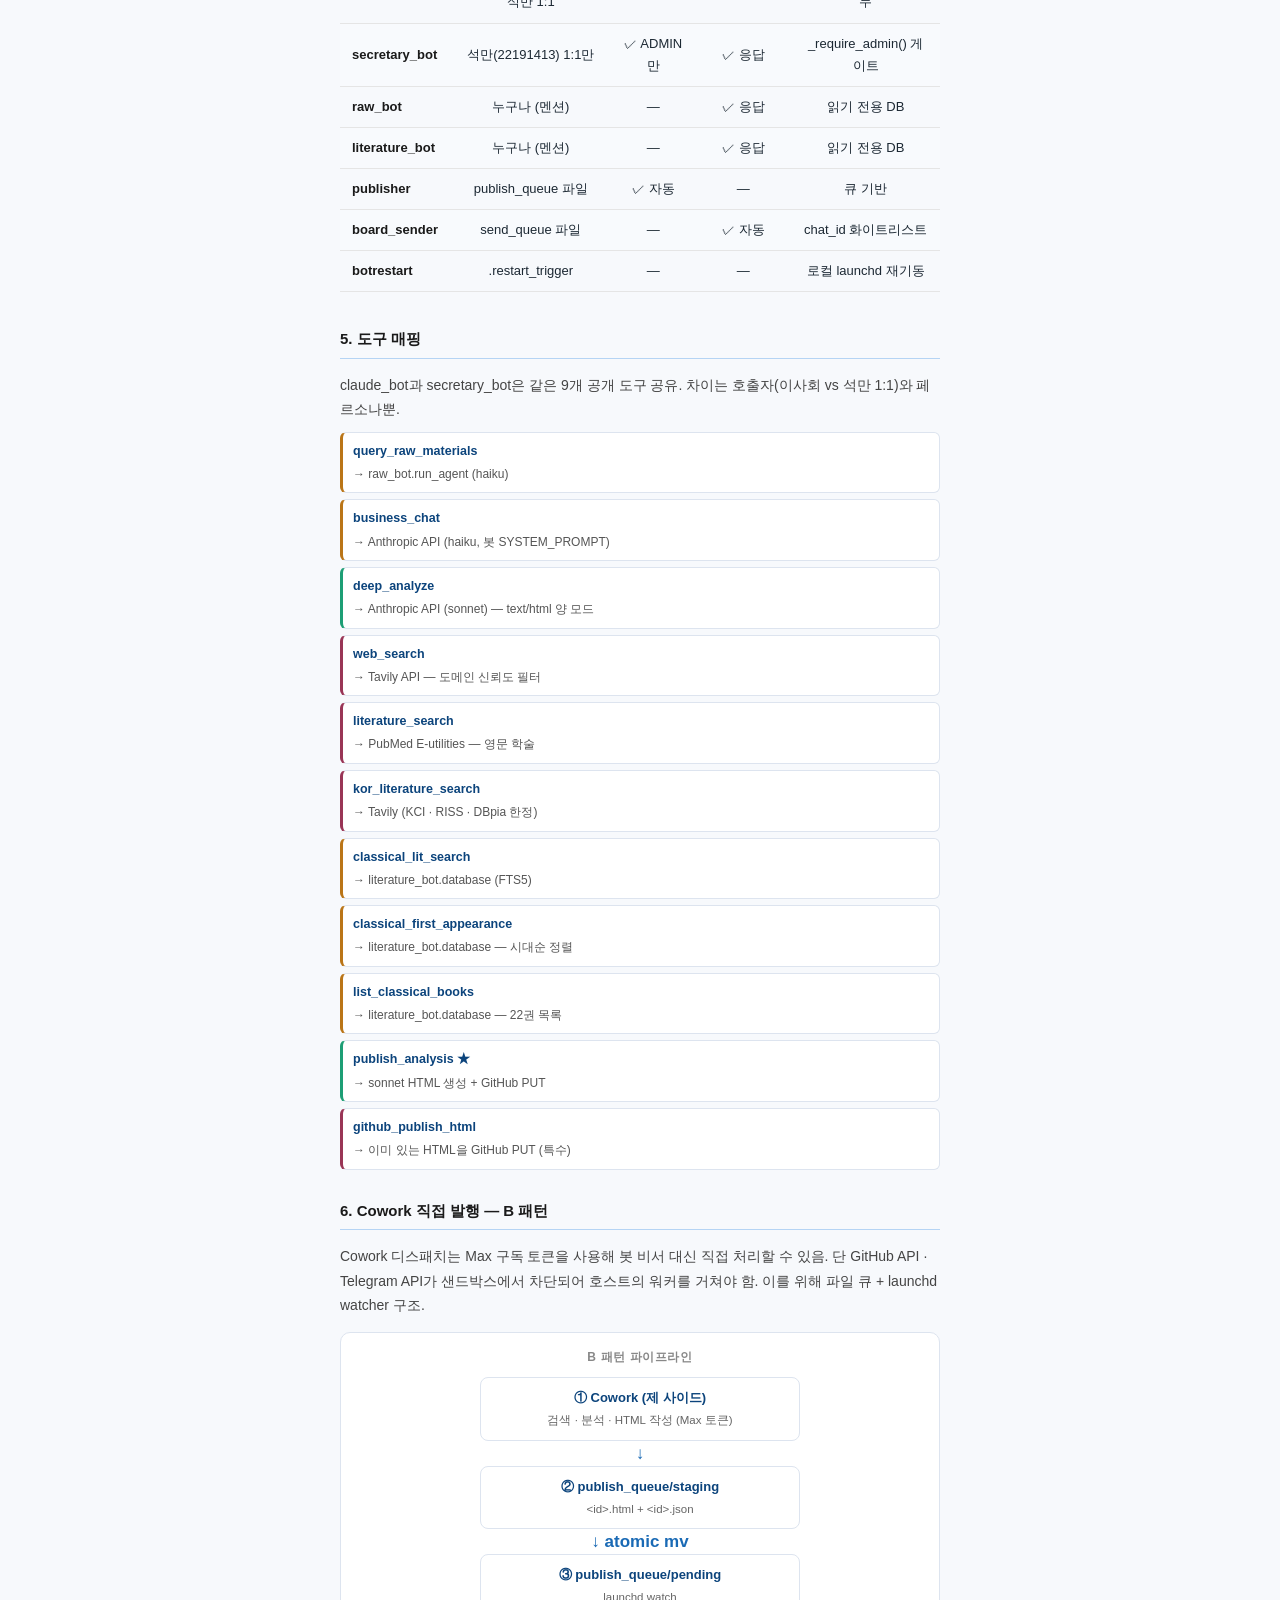
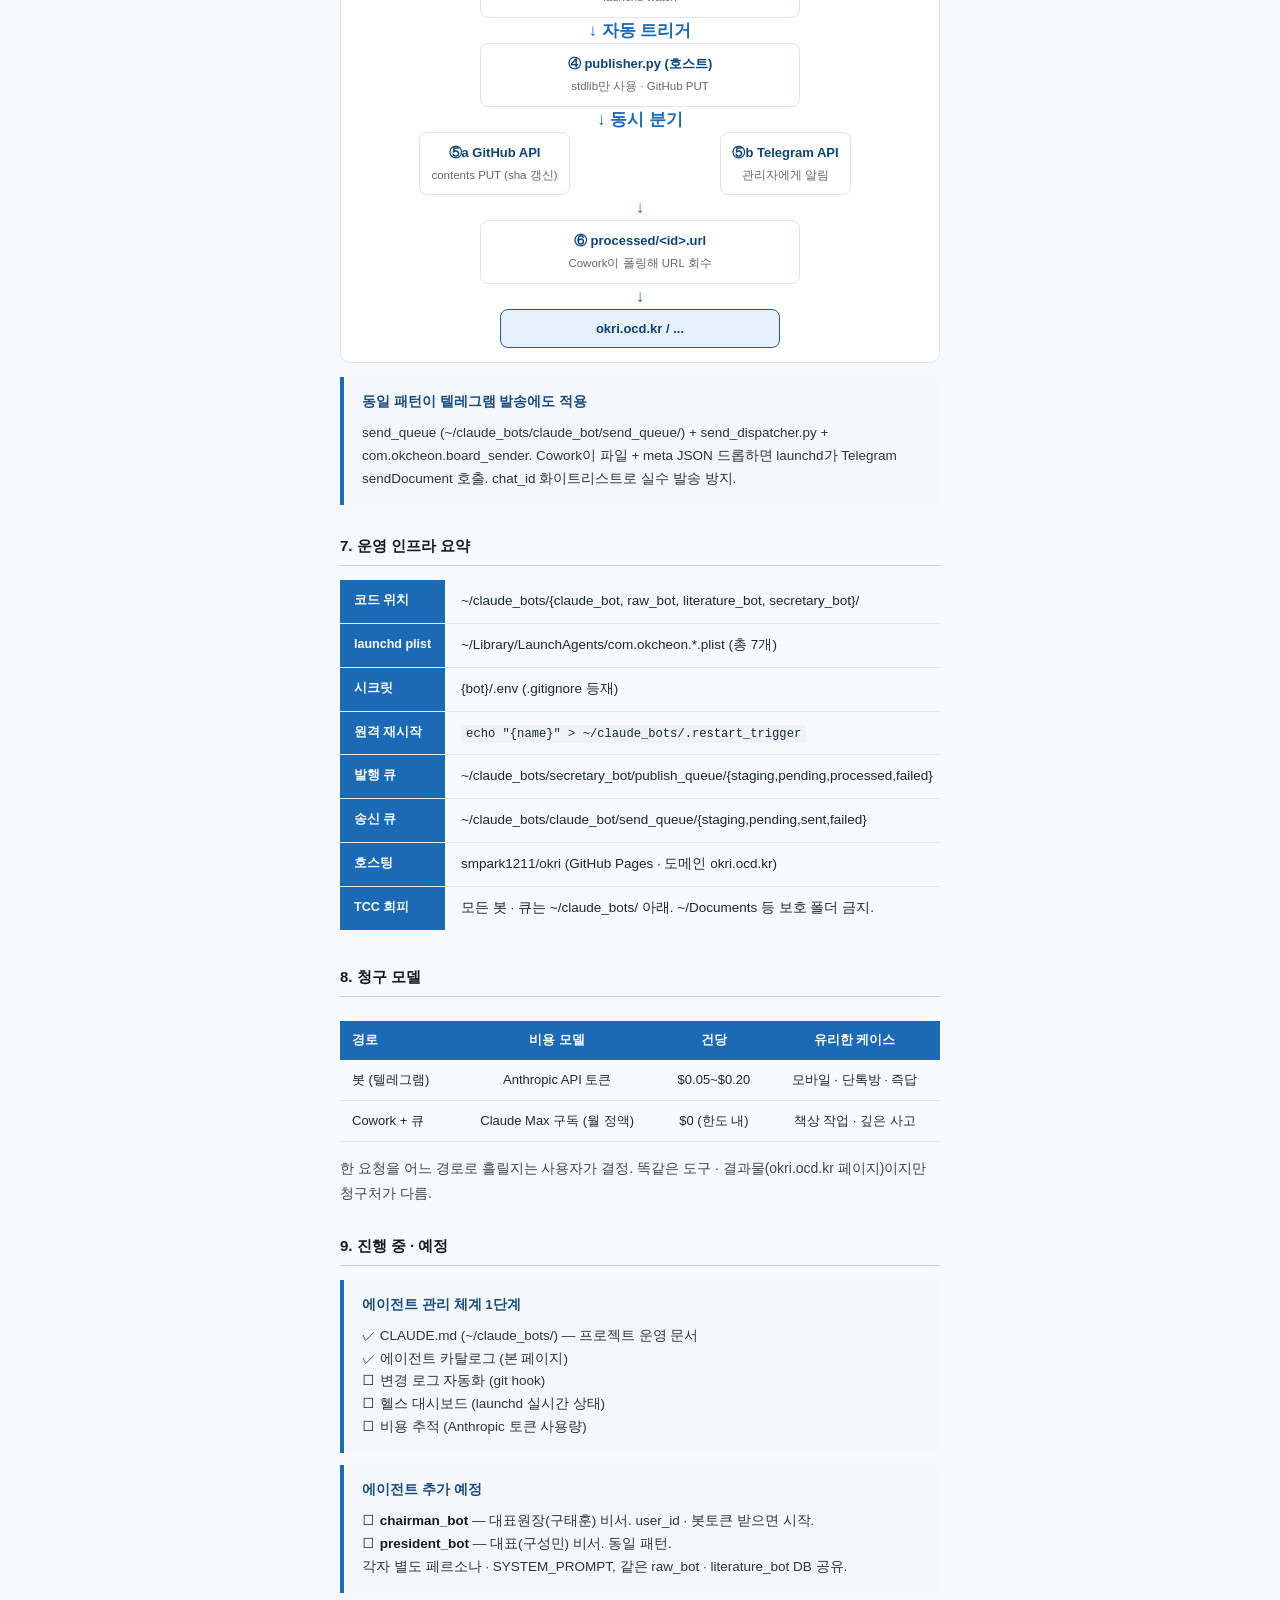
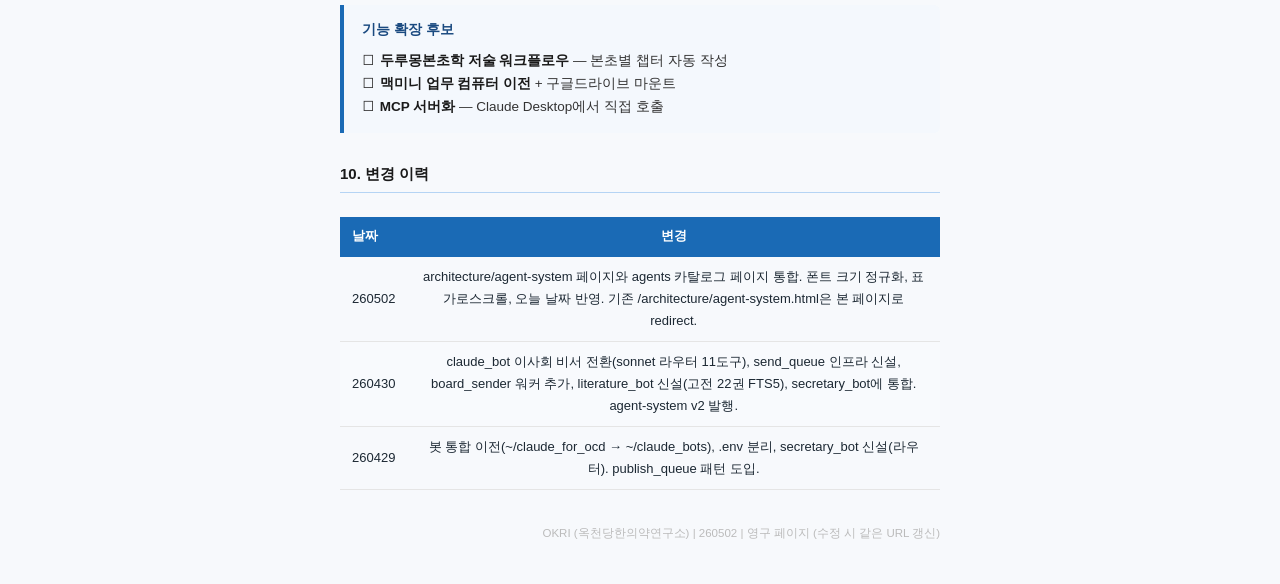
==== commit 26522954: "[v2] architecture+catalog 통합, 폰트 정규화, 표 가로스크롤, 260502" ====
--- a/agents/index.html
+++ b/agents/index.html
@@ -6,118 +6,64 @@
 <title>옥천당 에이전트 카탈로그</title>
 <link rel="stylesheet" href="/style.css">
 <style>
-/* 카드 그리드 보조 스타일 (style.css에 미반영) */
-.agent-grid {
-  display: grid;
-  grid-template-columns: 1fr;
-  gap: 14px;
-  margin: 14px 0;
-}
+/* 보조 스타일 — 카드 그리드 + 표 가로스크롤 + 다이어그램 박스 */
+.tbl-wrap { overflow-x: auto; -webkit-overflow-scrolling: touch; margin: 8px 0; }
+.tbl-wrap table { min-width: 540px; }
+
+.dia { margin: 14px 0; padding: 14px 12px; background: #fff; border: 1px solid #dde4ef; border-radius: 10px; }
+.dia-title { font-size: 12px; font-weight: 700; color: #888; text-transform: uppercase; letter-spacing: 0.05em; margin-bottom: 10px; text-align: center; }
+.node { border: 1.5px solid #1a6ab5; background: #f4f8fd; border-radius: 8px; padding: 9px 11px; margin: 0 auto; max-width: 280px; text-align: center; font-size: 13px; line-height: 1.5; }
+.node b { color: #0C447C; }
+.node .small { font-size: 11.5px; color: #666; display: block; margin-top: 2px; }
+.node-haiku  { border-color: #BA7517; background: #fff8ed; }
+.node-haiku b { color: #7d4600; }
+.node-sonnet { border-color: #1D9E75; background: #f0faf5; }
+.node-sonnet b { color: #1a5c30; }
+.node-ext    { border-color: #993556; background: #fff0f4; }
+.node-ext b  { color: #7a1f33; }
+.node-user   { border-color: #1a6ab5; background: #1a6ab5; color: #fff; }
+.node-user b { color: #fff; }
+.node-output { border-color: #185FA5; background: #e6f1fb; }
+.arrow { text-align: center; color: #1a6ab5; font-size: 17px; line-height: 1; margin: 4px 0; font-weight: 700; }
+.arrow-loop { color: #BA7517; }
+.legend { display: flex; flex-wrap: wrap; gap: 6px 12px; font-size: 11.5px; color: #555; margin: 10px 0 0; justify-content: center; }
+.legend-item { display: inline-flex; align-items: center; gap: 4px; }
+.legend-swatch { width: 11px; height: 11px; border: 1.5px solid #1a6ab5; background: #f4f8fd; border-radius: 2px; }
+.legend-haiku  { border-color: #BA7517; background: #fff8ed; }
+.legend-sonnet { border-color: #1D9E75; background: #f0faf5; }
+.legend-ext    { border-color: #993556; background: #fff0f4; }
+
+.agent-grid { display: grid; grid-template-columns: 1fr; gap: 12px; margin: 12px 0; }
 @media (min-width: 720px) {
   .agent-grid { grid-template-columns: 1fr 1fr; }
 }
-.agent-card {
-  border: 1px solid #dde4ef;
-  border-left: 4px solid #1a6ab5;
-  background: #fff;
-  border-radius: 10px;
-  padding: 14px 16px;
-  font-size: 13px;
-  line-height: 1.55;
+.agent-card { border: 1px solid #dde4ef; border-left: 4px solid #1a6ab5; background: #fff; border-radius: 10px; padding: 12px 14px; font-size: 13px; line-height: 1.55; }
+.agent-card.haiku    { border-left-color: #BA7517; }
+.agent-card.sonnet   { border-left-color: #1D9E75; }
+.agent-card.worker   { border-left-color: #993556; }
+.agent-card.dispatch { border-left-color: #185FA5; background: #f4f8fd; }
+.agent-card .a-name { font-size: 14px; font-weight: 700; color: #0C447C; margin-bottom: 2px; }
+.agent-card .a-role { font-size: 13px; color: #444; margin-bottom: 8px; }
+.agent-card .a-tools { font-size: 12px; color: #555; margin-top: 6px; background: #f6f9fd; padding: 6px 8px; border-radius: 5px; }
+.agent-card .a-tools b { color: #0C447C; }
+.agent-card .a-meta { font-size: 12px; color: #666; display: grid; grid-template-columns: 80px 1fr; gap: 3px 10px; margin-top: 8px; padding-top: 8px; border-top: 1px dashed #dde4ef; }
+.agent-card .a-meta b { color: #444; font-weight: 600; }
+.agent-card .a-status { display: inline-block; font-size: 10.5px; padding: 2px 7px; border-radius: 10px; background: #1D9E75; color: #fff; font-weight: 600; margin-left: 6px; vertical-align: middle; }
+@media (max-width: 600px) {
+  .agent-card .a-meta { grid-template-columns: 70px 1fr; }
 }
-.agent-card.haiku  { border-left-color: #BA7517; }
-.agent-card.sonnet { border-left-color: #1D9E75; }
-.agent-card.worker { border-left-color: #993556; }
-.agent-card.dispatch { border-left-color: #185FA5; background: #f4f8fd; }
-.agent-card .a-name {
-  font-size: 15px;
-  font-weight: 700;
-  color: #0C447C;
-  margin-bottom: 2px;
-}
-.agent-card .a-role {
-  font-size: 12.5px;
-  color: #555;
-  margin-bottom: 8px;
-}
-.agent-card .a-meta {
-  font-size: 11.5px;
-  color: #777;
-  display: grid;
-  grid-template-columns: 80px 1fr;
-  gap: 3px 10px;
-  margin-top: 8px;
-  padding-top: 8px;
-  border-top: 1px dashed #dde4ef;
-}
-.agent-card .a-meta b { color: #444; font-weight: 600; }
-.agent-card .a-status {
-  display: inline-block;
-  font-size: 10.5px;
-  padding: 2px 7px;
-  border-radius: 10px;
-  background: #1D9E75;
-  color: #fff;
-  font-weight: 600;
-  letter-spacing: 0.02em;
-  margin-left: 6px;
-  vertical-align: middle;
-}
-.agent-card .a-tools {
-  font-size: 11.5px;
-  color: #555;
-  margin-top: 6px;
-  background: #f6f9fd;
-  padding: 6px 8px;
-  border-radius: 5px;
-}
-.agent-card .a-tools b { color: #0C447C; }
-.legend-bar {
-  display: flex;
-  flex-wrap: wrap;
-  gap: 8px 16px;
-  font-size: 11.5px;
-  color: #555;
-  margin: 4px 0 10px;
-  padding: 8px 10px;
-  background: #f6f9fd;
-  border-radius: 6px;
-}
-.legend-bar .lg { display: inline-flex; align-items: center; gap: 5px; }
-.legend-bar .lg::before {
-  content: '';
-  display: inline-block;
-  width: 10px; height: 10px;
-  border-radius: 2px;
-  border-left: 4px solid;
-}
-.legend-bar .lg.haiku::before  { border-color: #BA7517; }
-.legend-bar .lg.sonnet::before { border-color: #1D9E75; }
-.legend-bar .lg.worker::before { border-color: #993556; }
-.legend-bar .lg.disp::before   { border-color: #185FA5; }
-.perm-matrix {
-  width: 100%;
-  border-collapse: collapse;
-  font-size: 12.5px;
-  margin-top: 8px;
-}
-.perm-matrix th, .perm-matrix td {
-  border: 1px solid #dde4ef;
-  padding: 7px 9px;
-  text-align: left;
-}
-.perm-matrix th {
-  background: #f4f8fd;
-  font-weight: 600;
-  color: #0C447C;
-  font-size: 12px;
-}
-.perm-matrix td.yes { color: #1a5c30; font-weight: 600; }
-.perm-matrix td.no  { color: #999; }
-.perm-matrix td.adm { color: #7a1f33; font-weight: 600; }
-@media (max-width: 600px) {
-  .agent-card .a-meta { grid-template-columns: 70px 1fr; font-size: 11px; }
-}
+
+.tool-row { display: grid; grid-template-columns: 1fr; gap: 6px; margin: 8px 0; }
+.tool-item { border: 1px solid #dde4ef; border-radius: 6px; padding: 8px 10px; font-size: 12.5px; background: #fff; }
+.tool-item .tname { font-weight: 700; color: #0C447C; }
+.tool-item .tcall { color: #555; font-size: 12px; margin-top: 2px; }
+.tool-haiku  { border-left: 3px solid #BA7517; }
+.tool-sonnet { border-left: 3px solid #1D9E75; }
+.tool-ext    { border-left: 3px solid #993556; }
+
+.pipe-step { border: 1px solid #dde4ef; border-radius: 8px; padding: 9px 11px; margin: 0 auto; max-width: 320px; text-align: center; font-size: 13px; background: #fff; }
+.pipe-step b { color: #0C447C; }
+.pipe-step .small { font-size: 11.5px; color: #666; display: block; margin-top: 2px; }
 </style>
 </head>
 <body>
@@ -125,131 +71,192 @@
 
   <div class="cover">
     <div class="cover-title">옥천당 에이전트 카탈로그</div>
-    <div class="cover-sub">현재 운영 중인 모든 에이전트의 단일 진실 출처 (Single Source of Truth)</div>
-    <div class="cover-meta"><b>260430&nbsp;&nbsp;OKRI (옥천당한의약연구소)</b></div>
+    <div class="cover-sub">텔레그램 봇 4종 · 백그라운드 워커 3종 · Cowork 디스패치 통합 카탈로그</div>
+    <div class="cover-meta"><b>260502&nbsp;&nbsp;OKRI (옥천당한의약연구소)</b></div>
   </div>
 
   <section class="section">
-    <div class="section-title">1. 전체 에이전트 일람</div>
-
-    <div class="legend-bar">
-      <span class="lg haiku">haiku 라우터</span>
-      <span class="lg sonnet">sonnet 라우터/응답</span>
-      <span class="lg worker">백그라운드 워커</span>
-      <span class="lg disp">Cowork 디스패치 (사용자 측)</span>
-    </div>
-
-    <p class="body-text">총 <b>7개 launchd 서비스</b> + Cowork 디스패치 1개. 봇 4종은 텔레그램 polling, 워커 3종은 파일 큐 또는 트리거 watch.</p>
+    <div class="section-title">1. 에이전트란?</div>
+
+    <div class="overview-box">
+      LLM(두뇌) + 도구(tools) + 루프(loop) = 에이전트.<br>
+      단순 챗봇이 "질문 → 답변 → 끝"이라면, 에이전트는 "결정 → 도구 호출 → 결과 관찰 → 다시 결정"을 자율 반복해 목표를 달성합니다.
+    </div>
+
+    <div class="dia">
+      <div class="dia-title">에이전트 루프</div>
+      <div class="node node-user"><b>사용자 메시지</b></div>
+      <div class="arrow">↓</div>
+      <div class="node"><b>LLM 두뇌</b><span class="small">현재 상태 분석 + 다음 행동 결정</span></div>
+      <div class="arrow">↓</div>
+      <div class="node node-ext"><b>도구 호출</b><span class="small">검색 · DB 조회 · 파일 쓰기 · API</span></div>
+      <div class="arrow">↓</div>
+      <div class="node"><b>결과 관찰</b><span class="small">도구 결과를 두뇌에 다시 전달</span></div>
+      <div class="arrow arrow-loop">↻ 목표 달성까지 반복</div>
+      <div class="node node-output"><b>최종 답변</b></div>
+    </div>
+  </section>
+
+  <section class="section">
+    <div class="section-title">2. 시스템 전체 구조</div>
+
+    <div class="dia">
+      <div class="dia-title">4 계층</div>
+
+      <div class="sub-title" style="margin-top:0;">① 사용자</div>
+      <div class="node node-user"><b>석만 + 이사회 동료</b></div>
+
+      <div class="arrow">↓</div>
+
+      <div class="sub-title">② 인터페이스</div>
+      <div style="display:grid;grid-template-columns:1fr 1fr;gap:8px;">
+        <div class="node"><b>텔레그램</b><span class="small">claude_bot · 원료봇 · 비서봇 · 문헌봇</span></div>
+        <div class="node"><b>Cowork 디스패치</b><span class="small">데스크탑 · 모바일</span></div>
+      </div>
+
+      <div class="arrow">↓</div>
+
+      <div class="sub-title">③ 에이전트 (launchd 24/7)</div>
+      <div class="node node-sonnet"><b>claude_bot</b><span class="small">sonnet · 이사회용 비서/간사 (11개 도구)</span></div>
+      <div class="arrow">＋</div>
+      <div class="node node-haiku"><b>원료봇</b><span class="small">haiku · 한약재 · 식품원료 (1,109+5,312)</span></div>
+      <div class="arrow">＋</div>
+      <div class="node node-haiku"><b>문헌봇</b><span class="small">haiku · 한의 고전 22권 (FTS5)</span></div>
+      <div class="arrow">＋</div>
+      <div class="node node-haiku"><b>비서봇</b><span class="small">haiku 라우터 + 11 도구 — 석만 1:1</span></div>
+      <div class="arrow">＋</div>
+      <div class="node node-sonnet"><b>Cowork 에이전트</b><span class="small">Max 토큰 — 직접 검색 · 큐 트리거</span></div>
+
+      <div class="arrow">↓</div>
+
+      <div class="sub-title">④ 외부 서비스</div>
+      <div style="display:grid;grid-template-columns:1fr 1fr;gap:8px;">
+        <div class="node node-ext"><b>Anthropic API</b></div>
+        <div class="node node-ext"><b>Tavily</b></div>
+        <div class="node node-ext"><b>PubMed</b></div>
+        <div class="node node-ext"><b>KCI / RISS / DBpia</b></div>
+        <div class="node node-ext"><b>GitHub API</b></div>
+        <div class="node node-ext"><b>Telegram API</b></div>
+      </div>
+
+      <div class="arrow">↓</div>
+
+      <div class="sub-title">⑤ 출력</div>
+      <div class="node node-output"><b>okri.ocd.kr</b><span class="small">분석 보고서 · 영구 추적 페이지</span></div>
+
+      <div class="legend">
+        <span class="legend-item"><span class="legend-swatch legend-haiku"></span>haiku 기반</span>
+        <span class="legend-item"><span class="legend-swatch legend-sonnet"></span>sonnet 기반</span>
+        <span class="legend-item"><span class="legend-swatch"></span>기본 / 사용자</span>
+        <span class="legend-item"><span class="legend-swatch legend-ext"></span>외부 서비스</span>
+      </div>
+    </div>
+  </section>
+
+  <section class="section">
+    <div class="section-title">3. 에이전트 카탈로그</div>
+
+    <p class="body-text">총 <strong>7개 launchd 서비스</strong> + Cowork 디스패치 1개. 각 카드에 launchd 라벨 · 모델 · 권한 · 로그 위치.</p>
 
     <div class="agent-grid">
 
       <div class="agent-card sonnet">
         <div class="a-name">claude_bot — 이사회 비서/간사 <span class="a-status">운영중</span></div>
-        <div class="a-role">옥천당 이사 3인의 의사결정 지원. 의사결정 명제 부각 페르소나. sonnet 라우터 + 11개 도구 + 2개 발행 도구.</div>
+        <div class="a-role">옥천당 이사 3인의 의사결정 지원. sonnet 라우터 + 9개 공개 도구 + 2개 발행 도구.</div>
         <div class="a-tools"><b>도구</b>: query_raw_materials · business_chat · deep_analyze · web_search · literature_search · kor_literature_search · classical_lit_search · classical_first_appearance · list_classical_books · publish_analysis · github_publish_html</div>
         <div class="a-meta">
           <b>launchd</b><div>com.okcheon.claudebot</div>
           <b>모델</b><div>claude-sonnet-4-6</div>
-          <b>권한</b><div>이사회 단톡방(-4716853839) + ADMIN 1:1</div>
-          <b>발언자 메타</b><div>인지용만 — 답변 본문 표기 금지</div>
+          <b>권한</b><div>이사회 단톡방(-4716853839) + 석만 1:1</div>
           <b>로그</b><div>~/claude_bots/claude_bot/{bot.log, bot_error.log}</div>
         </div>
       </div>
 
       <div class="agent-card haiku">
         <div class="a-name">secretary_bot — 석만 전용 라우터 <span class="a-status">운영중</span></div>
-        <div class="a-role">석만님 1:1 통합 비서. 라우터는 haiku, 깊이 분석은 sonnet 도구 안에서. 개인 발행 도구 포함.</div>
-        <div class="a-tools"><b>도구</b>: 공개 9개 (위 claude_bot과 동일) + 개인 발행 2개 (publish_analysis, github_publish_html). _require_admin() 게이트로 ADMIN_USER_ID만 발행 도구 호출.</div>
+        <div class="a-role">석만 1:1 통합 비서. 라우터는 haiku, 깊이 분석은 sonnet 도구. 개인 발행 도구 포함.</div>
+        <div class="a-tools"><b>도구</b>: 공개 9개 + 개인 발행 2개. _require_admin() 게이트로 ADMIN_USER_ID만 발행 호출.</div>
         <div class="a-meta">
           <b>launchd</b><div>com.okcheon.secretary</div>
-          <b>모델</b><div>haiku 라우터 + sonnet (deep_analyze/publish_analysis)</div>
-          <b>권한</b><div>석만님(22191413) 1:1 전용</div>
-          <b>최대 iteration</b><div>12회 + 합성 폴백</div>
-          <b>로그</b><div>~/claude_bots/secretary_bot/secretary.log</div>
+          <b>모델</b><div>haiku 라우터 + sonnet</div>
+          <b>권한</b><div>석만(22191413) 1:1 전용</div>
+          <b>iter 한도</b><div>12회 + 합성 폴백</div>
         </div>
       </div>
 
       <div class="agent-card haiku">
         <div class="a-name">raw_bot — 원료 검색 <span class="a-status">운영중</span></div>
-        <div class="a-role">한약재·식품원료 정보 조회. secretary_bot·claude_bot이 텔레그램 왕복 없이 직접 import해서 사용.</div>
+        <div class="a-role">한약재 · 식품원료 정보 조회. secretary_bot · claude_bot이 텔레그램 왕복 없이 import해서 사용.</div>
         <div class="a-tools"><b>도구</b>: search_master · search_food_db · list_food_ingredients · search_by_effect</div>
         <div class="a-meta">
           <b>launchd</b><div>com.okcheon.원료봇</div>
-          <b>모델</b><div>claude-haiku-4-5-20251001</div>
-          <b>데이터</b><div>통합원료DB 1,109건 + 식품원료DB 5,312건 (5개국 공정서: KP/KHP/ChP/JP/THP/DP)</div>
+          <b>모델</b><div>claude-haiku-4-5</div>
+          <b>데이터</b><div>통합 1,109건 + 식약처 별표 5,312건 · 5개국 공정서</div>
           <b>권한</b><div>누구나 (단톡방 멤버 포함)</div>
-          <b>로그</b><div>~/claude_bots/raw_bot/원료봇.log</div>
         </div>
       </div>
 
       <div class="agent-card haiku">
         <div class="a-name">literature_bot — 한의 고전 검색 <span class="a-status">운영중</span></div>
-        <div class="a-role">동의보감·의학입문·증류본초 등 한의 고전 22권 본문 검색. SQLite FTS5 + CJK 1글자 토큰화 + 간체↔번체·이체자 자동 정규화.</div>
+        <div class="a-role">동의보감 · 의학입문 · 증류본초 등 한의 고전 22권 본문. SQLite FTS5 + CJK 1글자 토큰화 + 간체↔번체·이체자 정규화.</div>
         <div class="a-tools"><b>도구</b>: search_text · first_appearance · list_books</div>
         <div class="a-meta">
           <b>launchd</b><div>com.okcheon.literaturebot</div>
-          <b>모델</b><div>claude-haiku-4-5-20251001</div>
-          <b>데이터</b><div>classical_lit.db (~100MB, 22권, 시대 220년~1984년)</div>
+          <b>모델</b><div>claude-haiku-4-5</div>
+          <b>데이터</b><div>classical_lit.db (~100MB · 22권 · 220~1984년)</div>
           <b>권한</b><div>누구나</div>
-          <b>로그</b><div>~/claude_bots/literature_bot/literature_bot.log</div>
         </div>
       </div>
 
       <div class="agent-card worker">
         <div class="a-name">publisher — GitHub Pages 발행 워커 <span class="a-status">운영중</span></div>
-        <div class="a-role">Cowork 디스패치가 publish_queue/pending에 HTML+meta 드롭하면 GitHub Contents API로 PUT 발행. okri.ocd.kr 호스팅.</div>
+        <div class="a-role">publish_queue/pending 워치 → GitHub Contents API PUT. okri.ocd.kr 호스팅. stdlib만 사용.</div>
         <div class="a-meta">
           <b>launchd</b><div>com.okcheon.publisher</div>
           <b>watch</b><div>~/claude_bots/secretary_bot/publish_queue/pending</div>
-          <b>처리 결과</b><div>processed/&lt;id&gt;.url 또는 failed/&lt;id&gt;.error</div>
-          <b>의존성</b><div>stdlib만 (urllib). venv 불필요.</div>
-          <b>로그</b><div>~/claude_bots/secretary_bot/publisher.log</div>
+          <b>결과</b><div>processed/&lt;id&gt;.url 또는 failed/&lt;id&gt;.error</div>
         </div>
       </div>
 
       <div class="agent-card worker">
-        <div class="a-name">board_sender — 텔레그램 파일 송신 워커 <span class="a-status">신규 — 260430</span></div>
-        <div class="a-role">Cowork 디스패치가 send_queue/pending에 파일+meta 드롭하면 Telegram sendDocument(또는 sendMessage)로 발송. chat_id 화이트리스트로 실수 방지.</div>
+        <div class="a-name">board_sender — 텔레그램 송신 워커 <span class="a-status">신규</span></div>
+        <div class="a-role">send_queue/pending 워치 → Telegram sendDocument/sendMessage. chat_id 화이트리스트로 실수 방지.</div>
         <div class="a-meta">
           <b>launchd</b><div>com.okcheon.board_sender</div>
           <b>watch</b><div>~/claude_bots/claude_bot/send_queue/pending</div>
-          <b>허용 chat_id</b><div>ALLOWED_GROUP_CHAT_IDS + ALLOWED_USER_IDS만</div>
-          <b>한도</b><div>50MB (Telegram Bot API sendDocument)</div>
-          <b>로그</b><div>~/claude_bots/claude_bot/send_dispatcher.log</div>
+          <b>허용</b><div>ALLOWED_GROUP_CHAT_IDS + ALLOWED_USER_IDS만</div>
+          <b>한도</b><div>50MB (Bot API)</div>
         </div>
       </div>
 
       <div class="agent-card worker">
         <div class="a-name">botrestart — 재시작 디스패처 <span class="a-status">운영중</span></div>
-        <div class="a-role">~/claude_bots/.restart_trigger 파일 변경 감지하면 restart_bots.sh 실행. 4봇 + boardsender 어느 하나라도 트리거 가능.</div>
+        <div class="a-role">.restart_trigger 변경 감지 → restart_bots.sh 실행. 4봇 + boardsender 어느 하나라도 트리거 가능.</div>
         <div class="a-meta">
           <b>launchd</b><div>com.okcheon.botrestart</div>
           <b>watch</b><div>~/claude_bots/.restart_trigger</div>
           <b>키</b><div>claudebot · rawbot · literaturebot · secretary · boardsender · all</div>
-          <b>로그</b><div>~/claude_bots/restart.log</div>
         </div>
       </div>
 
       <div class="agent-card dispatch">
-        <div class="a-name">Cowork 디스패치 — 사용자 측 에이전트 <span class="a-status">운영중</span></div>
-        <div class="a-role">석만님이 데스크톱·모바일에서 사용. Claude Max 토큰 사용(API 호출비 0). 직접 검색·분석·publish_queue·send_queue 트리거. 봇과 다른 청구 모델.</div>
+        <div class="a-name">Cowork 디스패치 — 사용자 측 <span class="a-status">운영중</span></div>
+        <div class="a-role">석만 데스크톱 · 모바일 사용. Claude Max 토큰(API 호출비 0). 봇과 다른 청구 모델.</div>
         <div class="a-meta">
           <b>모델</b><div>opus / sonnet (Max 구독)</div>
-          <b>권한</b><div>~/claude_bots/, ~/Documents/Okcheondang/, /신사업/, ~/Library/LaunchAgents/ 등 마운트 폴더</div>
-          <b>네트워크</b><div>allowlist 기반. api.github.com / api.telegram.org 차단 → 큐 패턴 사용</div>
-          <b>주요 활용</b><div>봇 코드 수정 → 재시작 트리거 → 결과 검증, 페이지 발행, 파일 송신</div>
-        </div>
-      </div>
-
-    </div>
-  </section>
-
-  <section class="section">
-    <div class="section-title">2. 권한 매트릭스</div>
-
-    <p class="body-text">각 에이전트의 호출 권한과 외부 시스템 쓰기 권한을 한 표로.</p>
-
-    <table class="perm-matrix">
+          <b>네트워크</b><div>allowlist. api.github.com / api.telegram.org 차단 → 큐 패턴 사용</div>
+          <b>활용</b><div>코드 수정 · 페이지 발행 · 파일 송신 · 검증</div>
+        </div>
+      </div>
+
+    </div>
+  </section>
+
+  <section class="section">
+    <div class="section-title">4. 권한 매트릭스</div>
+
+    <div class="tbl-wrap">
+    <table class="data-table">
       <thead>
         <tr>
           <th>에이전트</th>
@@ -260,169 +267,204 @@
         </tr>
       </thead>
       <tbody>
-        <tr>
-          <td><b>claude_bot</b></td>
-          <td>이사회 단톡방(3인) + 석만 1:1</td>
-          <td class="yes">✓ 누구나</td>
-          <td class="yes">✓ 응답</td>
-          <td>발행은 단톡방·1:1 모두</td>
-        </tr>
-        <tr>
-          <td><b>secretary_bot</b></td>
-          <td>석만(22191413) 1:1만</td>
-          <td class="adm">✓ ADMIN만</td>
-          <td class="yes">✓ 응답</td>
-          <td>_require_admin() 게이트</td>
-        </tr>
-        <tr>
-          <td><b>raw_bot</b></td>
-          <td>누구나 (멘션 기반)</td>
-          <td class="no">—</td>
-          <td class="yes">✓ 응답</td>
-          <td>읽기 전용 DB 조회</td>
-        </tr>
-        <tr>
-          <td><b>literature_bot</b></td>
-          <td>누구나 (멘션 기반)</td>
-          <td class="no">—</td>
-          <td class="yes">✓ 응답</td>
-          <td>읽기 전용 DB 조회</td>
-        </tr>
-        <tr>
-          <td><b>publisher</b></td>
-          <td>publish_queue 파일</td>
-          <td class="yes">✓ 자동</td>
-          <td class="no">—</td>
-          <td>큐 기반 (Cowork만 드롭 가능)</td>
-        </tr>
-        <tr>
-          <td><b>board_sender</b></td>
-          <td>send_queue 파일</td>
-          <td class="no">—</td>
-          <td class="yes">✓ 자동</td>
-          <td>chat_id 화이트리스트 강제</td>
-        </tr>
-        <tr>
-          <td><b>botrestart</b></td>
-          <td>.restart_trigger 파일</td>
-          <td class="no">—</td>
-          <td class="no">—</td>
-          <td>로컬 launchd 재기동</td>
-        </tr>
+        <tr><td><strong>claude_bot</strong></td><td>이사회 단톡방(3인) + 석만 1:1</td><td>✓ 누구나</td><td>✓ 응답</td><td>발행은 단톡방·1:1 모두</td></tr>
+        <tr><td><strong>secretary_bot</strong></td><td>석만(22191413) 1:1만</td><td>✓ ADMIN만</td><td>✓ 응답</td><td>_require_admin() 게이트</td></tr>
+        <tr><td><strong>raw_bot</strong></td><td>누구나 (멘션)</td><td>—</td><td>✓ 응답</td><td>읽기 전용 DB</td></tr>
+        <tr><td><strong>literature_bot</strong></td><td>누구나 (멘션)</td><td>—</td><td>✓ 응답</td><td>읽기 전용 DB</td></tr>
+        <tr><td><strong>publisher</strong></td><td>publish_queue 파일</td><td>✓ 자동</td><td>—</td><td>큐 기반</td></tr>
+        <tr><td><strong>board_sender</strong></td><td>send_queue 파일</td><td>—</td><td>✓ 자동</td><td>chat_id 화이트리스트</td></tr>
+        <tr><td><strong>botrestart</strong></td><td>.restart_trigger</td><td>—</td><td>—</td><td>로컬 launchd 재기동</td></tr>
       </tbody>
     </table>
-  </section>
-
-  <section class="section">
-    <div class="section-title">3. 도구 매핑</div>
-
-    <p class="body-text">claude_bot과 secretary_bot은 같은 9개 공개 도구를 공유. 차이는 호출자(이사회 vs 석만 1:1)와 페르소나(이사회 비서 vs 통합 비서)뿐. 발행 도구는 권한 게이트 차이.</p>
-
+    </div>
+  </section>
+
+  <section class="section">
+    <div class="section-title">5. 도구 매핑</div>
+
+    <p class="body-text">claude_bot과 secretary_bot은 같은 9개 공개 도구 공유. 차이는 호출자(이사회 vs 석만 1:1)와 페르소나뿐.</p>
+
+    <div class="tool-row">
+      <div class="tool-item tool-haiku">
+        <div class="tname">query_raw_materials</div>
+        <div class="tcall">→ raw_bot.run_agent (haiku)</div>
+      </div>
+      <div class="tool-item tool-haiku">
+        <div class="tname">business_chat</div>
+        <div class="tcall">→ Anthropic API (haiku, 봇 SYSTEM_PROMPT)</div>
+      </div>
+      <div class="tool-item tool-sonnet">
+        <div class="tname">deep_analyze</div>
+        <div class="tcall">→ Anthropic API (sonnet) — text/html 양 모드</div>
+      </div>
+      <div class="tool-item tool-ext">
+        <div class="tname">web_search</div>
+        <div class="tcall">→ Tavily API — 도메인 신뢰도 필터</div>
+      </div>
+      <div class="tool-item tool-ext">
+        <div class="tname">literature_search</div>
+        <div class="tcall">→ PubMed E-utilities — 영문 학술</div>
+      </div>
+      <div class="tool-item tool-ext">
+        <div class="tname">kor_literature_search</div>
+        <div class="tcall">→ Tavily (KCI · RISS · DBpia 한정)</div>
+      </div>
+      <div class="tool-item tool-haiku">
+        <div class="tname">classical_lit_search</div>
+        <div class="tcall">→ literature_bot.database (FTS5)</div>
+      </div>
+      <div class="tool-item tool-haiku">
+        <div class="tname">classical_first_appearance</div>
+        <div class="tcall">→ literature_bot.database — 시대순 정렬</div>
+      </div>
+      <div class="tool-item tool-haiku">
+        <div class="tname">list_classical_books</div>
+        <div class="tcall">→ literature_bot.database — 22권 목록</div>
+      </div>
+      <div class="tool-item tool-sonnet">
+        <div class="tname">publish_analysis ★</div>
+        <div class="tcall">→ sonnet HTML 생성 + GitHub PUT</div>
+      </div>
+      <div class="tool-item tool-ext">
+        <div class="tname">github_publish_html</div>
+        <div class="tcall">→ 이미 있는 HTML을 GitHub PUT (특수)</div>
+      </div>
+    </div>
+  </section>
+
+  <section class="section">
+    <div class="section-title">6. Cowork 직접 발행 — B 패턴</div>
+
+    <p class="body-text">Cowork 디스패치는 Max 구독 토큰을 사용해 봇 비서 대신 직접 처리할 수 있음. 단 GitHub API · Telegram API가 샌드박스에서 차단되어 호스트의 워커를 거쳐야 함. 이를 위해 파일 큐 + launchd watcher 구조.</p>
+
+    <div class="dia">
+      <div class="dia-title">B 패턴 파이프라인</div>
+      <div class="pipe-step"><b>① Cowork (제 사이드)</b><span class="small">검색 · 분석 · HTML 작성 (Max 토큰)</span></div>
+      <div class="arrow">↓</div>
+      <div class="pipe-step"><b>② publish_queue/staging</b><span class="small">&lt;id&gt;.html + &lt;id&gt;.json</span></div>
+      <div class="arrow">↓ atomic mv</div>
+      <div class="pipe-step"><b>③ publish_queue/pending</b><span class="small">launchd watch</span></div>
+      <div class="arrow">↓ 자동 트리거</div>
+      <div class="pipe-step"><b>④ publisher.py (호스트)</b><span class="small">stdlib만 사용 · GitHub PUT</span></div>
+      <div class="arrow">↓ 동시 분기</div>
+      <div style="display:grid;grid-template-columns:1fr 1fr;gap:8px;">
+        <div class="pipe-step"><b>⑤a GitHub API</b><span class="small">contents PUT (sha 갱신)</span></div>
+        <div class="pipe-step"><b>⑤b Telegram API</b><span class="small">관리자에게 알림</span></div>
+      </div>
+      <div class="arrow">↓</div>
+      <div class="pipe-step"><b>⑥ processed/&lt;id&gt;.url</b><span class="small">Cowork이 폴링해 URL 회수</span></div>
+      <div class="arrow">↓</div>
+      <div class="node node-output"><b>okri.ocd.kr / ...</b></div>
+    </div>
+
+    <div class="info-box" style="margin-top:12px;">
+      <div class="info-title">동일 패턴이 텔레그램 발송에도 적용</div>
+      send_queue (~/claude_bots/claude_bot/send_queue/) + send_dispatcher.py + com.okcheon.board_sender. Cowork이 파일 + meta JSON 드롭하면 launchd가 Telegram sendDocument 호출. chat_id 화이트리스트로 실수 발송 방지.
+    </div>
+  </section>
+
+  <section class="section">
+    <div class="section-title">7. 운영 인프라 요약</div>
+
+    <div class="tbl-wrap">
+    <table class="label-table">
+      <tr>
+        <td class="label">코드 위치</td>
+        <td class="value">~/claude_bots/{claude_bot, raw_bot, literature_bot, secretary_bot}/</td>
+      </tr>
+      <tr>
+        <td class="label">launchd plist</td>
+        <td class="value">~/Library/LaunchAgents/com.okcheon.*.plist (총 7개)</td>
+      </tr>
+      <tr>
+        <td class="label">시크릿</td>
+        <td class="value">{bot}/.env (.gitignore 등재)</td>
+      </tr>
+      <tr>
+        <td class="label">원격 재시작</td>
+        <td class="value"><code>echo "{name}" &gt; ~/claude_bots/.restart_trigger</code></td>
+      </tr>
+      <tr>
+        <td class="label">발행 큐</td>
+        <td class="value">~/claude_bots/secretary_bot/publish_queue/{staging,pending,processed,failed}</td>
+      </tr>
+      <tr>
+        <td class="label">송신 큐</td>
+        <td class="value">~/claude_bots/claude_bot/send_queue/{staging,pending,sent,failed}</td>
+      </tr>
+      <tr>
+        <td class="label">호스팅</td>
+        <td class="value">smpark1211/okri (GitHub Pages · 도메인 okri.ocd.kr)</td>
+      </tr>
+      <tr>
+        <td class="label">TCC 회피</td>
+        <td class="value">모든 봇 · 큐는 ~/claude_bots/ 아래. ~/Documents 등 보호 폴더 금지.</td>
+      </tr>
+    </table>
+    </div>
+  </section>
+
+  <section class="section">
+    <div class="section-title">8. 청구 모델</div>
+
+    <div class="tbl-wrap">
     <table class="data-table">
       <thead>
-        <tr>
-          <th>도구</th>
-          <th>구현</th>
-          <th>모델</th>
-          <th>비고</th>
-        </tr>
+        <tr><th>경로</th><th>비용 모델</th><th>건당</th><th>유리한 케이스</th></tr>
       </thead>
       <tbody>
-        <tr><td>query_raw_materials</td><td>raw_bot.run_agent() 직접 호출</td><td>haiku (raw_bot 내부)</td><td>CSV는 한 번만 메모리 로드</td></tr>
-        <tr><td>business_chat</td><td>Anthropic API + 봇 SYSTEM_PROMPT</td><td>haiku</td><td>짧은 자문용</td></tr>
-        <tr><td>deep_analyze</td><td>Anthropic API + DEEP_ANALYZE_PROMPT</td><td>sonnet</td><td>text/html 양 모드</td></tr>
-        <tr><td>web_search</td><td>Tavily API + 도메인 신뢰도 필터</td><td>—</td><td>blacklist UGC, whitelist 우대</td></tr>
-        <tr><td>literature_search</td><td>PubMed E-utilities</td><td>—</td><td>PMID·URL 회수</td></tr>
-        <tr><td>kor_literature_search</td><td>Tavily + KCI/RISS/DBpia 한정</td><td>—</td><td>한국어 학술</td></tr>
-        <tr><td>classical_lit_search</td><td>literature_bot.database.search()</td><td>—</td><td>FTS5, CJK 1글자 토큰화</td></tr>
-        <tr><td>classical_first_appearance</td><td>literature_bot.database.book_first_appearance()</td><td>—</td><td>시대순 정렬</td></tr>
-        <tr><td>list_classical_books</td><td>literature_bot.database.list_books()</td><td>—</td><td>22권 목록</td></tr>
-        <tr><td>publish_analysis ★</td><td>sonnet HTML 생성 + GitHub PUT</td><td>sonnet</td><td>토큰 효율 best</td></tr>
-        <tr><td>github_publish_html</td><td>이미 있는 HTML을 GitHub PUT</td><td>—</td><td>특수 케이스</td></tr>
+        <tr><td>봇 (텔레그램)</td><td>Anthropic API 토큰</td><td>$0.05~$0.20</td><td>모바일 · 단톡방 · 즉답</td></tr>
+        <tr><td>Cowork + 큐</td><td>Claude Max 구독 (월 정액)</td><td>$0 (한도 내)</td><td>책상 작업 · 깊은 사고</td></tr>
       </tbody>
     </table>
-  </section>
-
-  <section class="section">
-    <div class="section-title">4. 운영·배포 인프라 요약</div>
-
-    <table class="label-table">
-      <tr>
-        <td class="label">코드 위치</td>
-        <td class="value">~/claude_bots/{claude_bot, raw_bot, literature_bot, secretary_bot}/</td>
-      </tr>
-      <tr>
-        <td class="label">launchd plist</td>
-        <td class="value">~/Library/LaunchAgents/com.okcheon.*.plist (총 7개)</td>
-      </tr>
-      <tr>
-        <td class="label">시크릿</td>
-        <td class="value">{bot}/.env (.gitignore 등재). TELEGRAM_TOKEN, ANTHROPIC_API_KEY, ALLOWED_USER_IDS, ALLOWED_GROUP_CHAT_IDS, TAVILY_API_KEY, GITHUB_*</td>
-      </tr>
-      <tr>
-        <td class="label">원격 재시작</td>
-        <td class="value">echo "{name}" &gt; ~/claude_bots/.restart_trigger</td>
-      </tr>
-      <tr>
-        <td class="label">발행 큐</td>
-        <td class="value">~/claude_bots/secretary_bot/publish_queue/{staging,pending,processed,failed}</td>
-      </tr>
-      <tr>
-        <td class="label">송신 큐</td>
-        <td class="value">~/claude_bots/claude_bot/send_queue/{staging,pending,sent,failed}</td>
-      </tr>
-      <tr>
-        <td class="label">호스팅</td>
-        <td class="value">smpark1211/okri (GitHub Pages, 도메인 okri.ocd.kr)</td>
-      </tr>
-      <tr>
-        <td class="label">TCC 회피</td>
-        <td class="value">모든 봇·큐는 ~/claude_bots/ 아래에 둠. ~/Documents 등 보호 폴더 금지.</td>
-      </tr>
-    </table>
-  </section>
-
-  <section class="section">
-    <div class="section-title">5. 진행 중·예정</div>
+    </div>
+
+    <p class="body-text">한 요청을 어느 경로로 흘릴지는 사용자가 결정. 똑같은 도구 · 결과물(okri.ocd.kr 페이지)이지만 청구처가 다름.</p>
+  </section>
+
+  <section class="section">
+    <div class="section-title">9. 진행 중 · 예정</div>
 
     <div class="info-box">
-      <div class="info-title">에이전트 관리 체계 (1단계 진행 중)</div>
+      <div class="info-title">에이전트 관리 체계 1단계</div>
       ✓ CLAUDE.md (~/claude_bots/) — 프로젝트 운영 문서<br>
-      ✓ 에이전트 카탈로그 페이지 — 본 페이지<br>
-      ☐ 변경 로그 자동화 — git hook으로 commit 시 changelog 갱신<br>
-      ☐ 헬스 대시보드 — launchd 실시간 상태<br>
-      ☐ 비용 추적 — Anthropic 토큰 사용량 분해
+      ✓ 에이전트 카탈로그 (본 페이지)<br>
+      ☐ 변경 로그 자동화 (git hook)<br>
+      ☐ 헬스 대시보드 (launchd 실시간 상태)<br>
+      ☐ 비용 추적 (Anthropic 토큰 사용량)
     </div>
 
     <div class="info-box" style="margin-top:10px;">
       <div class="info-title">에이전트 추가 예정</div>
-      ☐ <b>chairman_bot</b> — 대표원장님(구태훈) 비서. user_id·봇토큰 받으면 시작.<br>
-      ☐ <b>president_bot</b> — 대표(구성민) 비서. 동일 패턴.<br>
-      각각 별도 페르소나·SYSTEM_PROMPT, 같은 raw_bot/literature_bot DB 공유.
+      ☐ <strong>chairman_bot</strong> — 대표원장(구태훈) 비서. user_id · 봇토큰 받으면 시작.<br>
+      ☐ <strong>president_bot</strong> — 대표(구성민) 비서. 동일 패턴.<br>
+      각자 별도 페르소나 · SYSTEM_PROMPT, 같은 raw_bot · literature_bot DB 공유.
     </div>
 
     <div class="info-box" style="margin-top:10px;">
       <div class="info-title">기능 확장 후보</div>
-      ☐ <b>두루몽본초학 저술 워크플로우</b> — 본초별 챕터 자동 작성. 저자 승인 후 시작.<br>
-      ☐ <b>맥미니 업무 컴퓨터 이전</b> + 구글드라이브 마운트 → 휴대폰 Dispatch에서 임의 파일 → 이사회방 송신<br>
-      ☐ <b>MCP 서버화</b> — Claude Desktop에서 literature_bot/raw_bot 직접 호출
-    </div>
-  </section>
-
-  <section class="section">
-    <div class="section-title">6. 변경 이력</div>
-
+      ☐ <strong>두루몽본초학 저술 워크플로우</strong> — 본초별 챕터 자동 작성<br>
+      ☐ <strong>맥미니 업무 컴퓨터 이전</strong> + 구글드라이브 마운트<br>
+      ☐ <strong>MCP 서버화</strong> — Claude Desktop에서 직접 호출
+    </div>
+  </section>
+
+  <section class="section">
+    <div class="section-title">10. 변경 이력</div>
+
+    <div class="tbl-wrap">
     <table class="data-table">
       <thead><tr><th>날짜</th><th>변경</th></tr></thead>
       <tbody>
-        <tr><td>260430</td><td>본 카탈로그 페이지 신규 발행. claude_bot 이사회 비서 전환, send_queue 인프라 신설, board_sender 워커 추가, 도구 11개로 확장 반영.</td></tr>
-        <tr><td>260430</td><td>literature_bot 신설(고전 22권 FTS5). secretary_bot에 통합. agent-system 페이지 v2 발행.</td></tr>
+        <tr><td>260502</td><td>architecture/agent-system 페이지와 agents 카탈로그 페이지 통합. 폰트 크기 정규화, 표 가로스크롤, 오늘 날짜 반영. 기존 /architecture/agent-system.html은 본 페이지로 redirect.</td></tr>
+        <tr><td>260430</td><td>claude_bot 이사회 비서 전환(sonnet 라우터 11도구), send_queue 인프라 신설, board_sender 워커 추가, literature_bot 신설(고전 22권 FTS5), secretary_bot에 통합. agent-system v2 발행.</td></tr>
         <tr><td>260429</td><td>봇 통합 이전(~/claude_for_ocd → ~/claude_bots), .env 분리, secretary_bot 신설(라우터). publish_queue 패턴 도입.</td></tr>
       </tbody>
     </table>
-  </section>
-
-  <div class="footer">OKRI (옥천당한의약연구소) | 260430 | 영구 페이지 (수정 시 같은 URL 갱신) · <a href="/architecture/agent-system.html">시스템 구조도 보기</a></div>
+    </div>
+  </section>
+
+  <div class="footer">OKRI (옥천당한의약연구소) | 260502 | 영구 페이지 (수정 시 같은 URL 갱신)</div>
 
 </div>
 </body>
